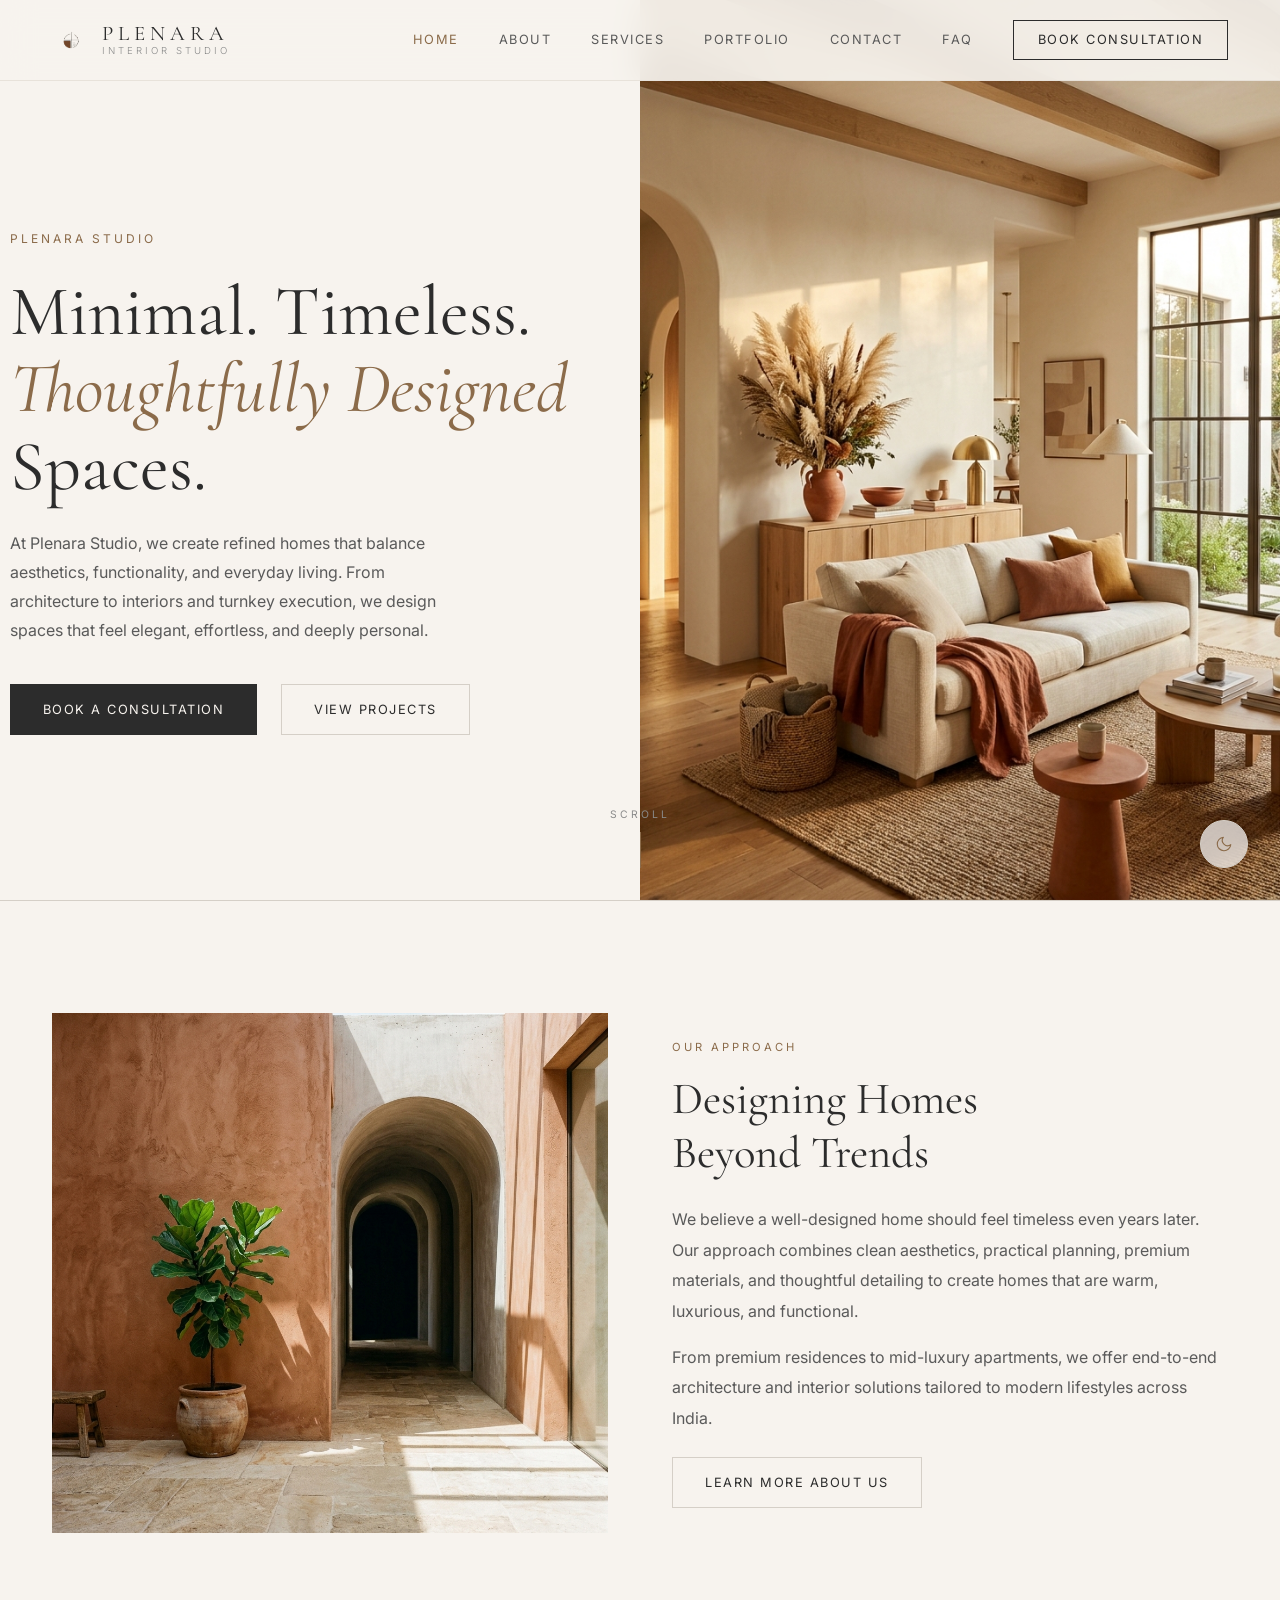
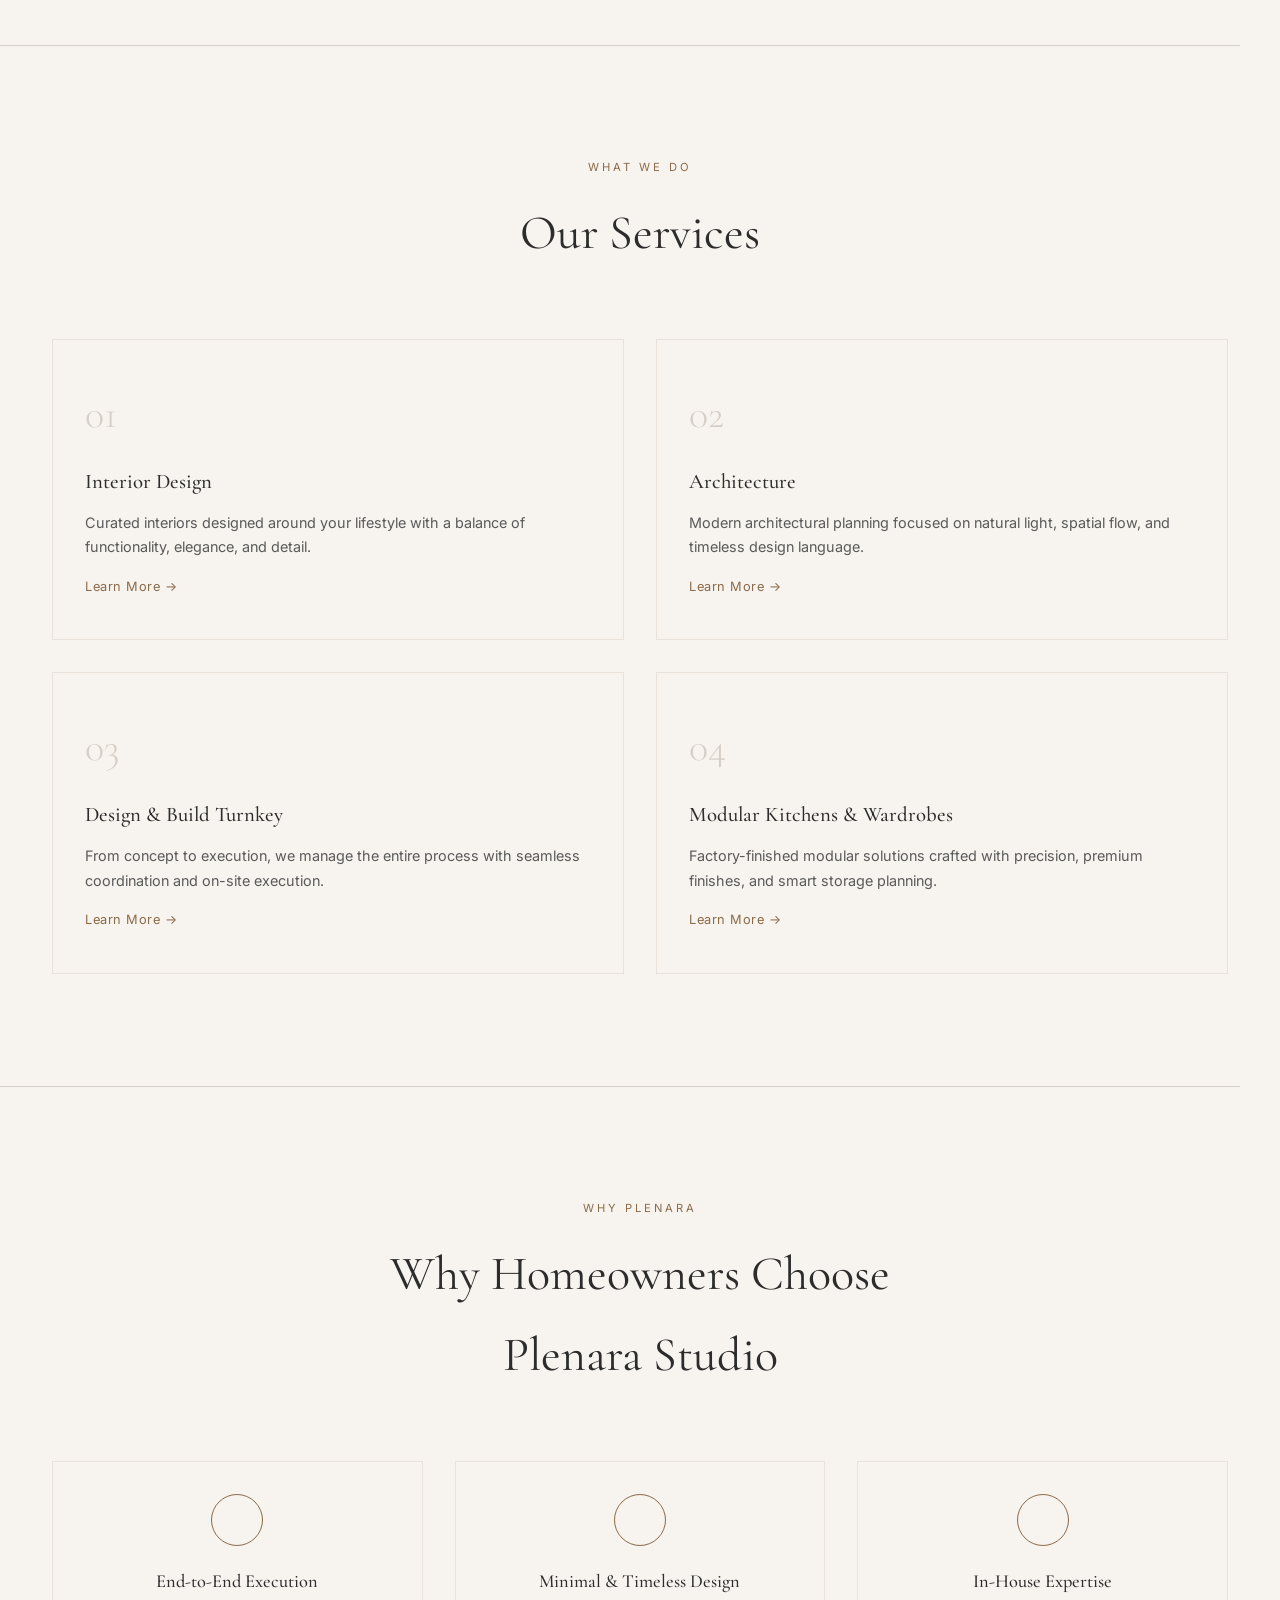
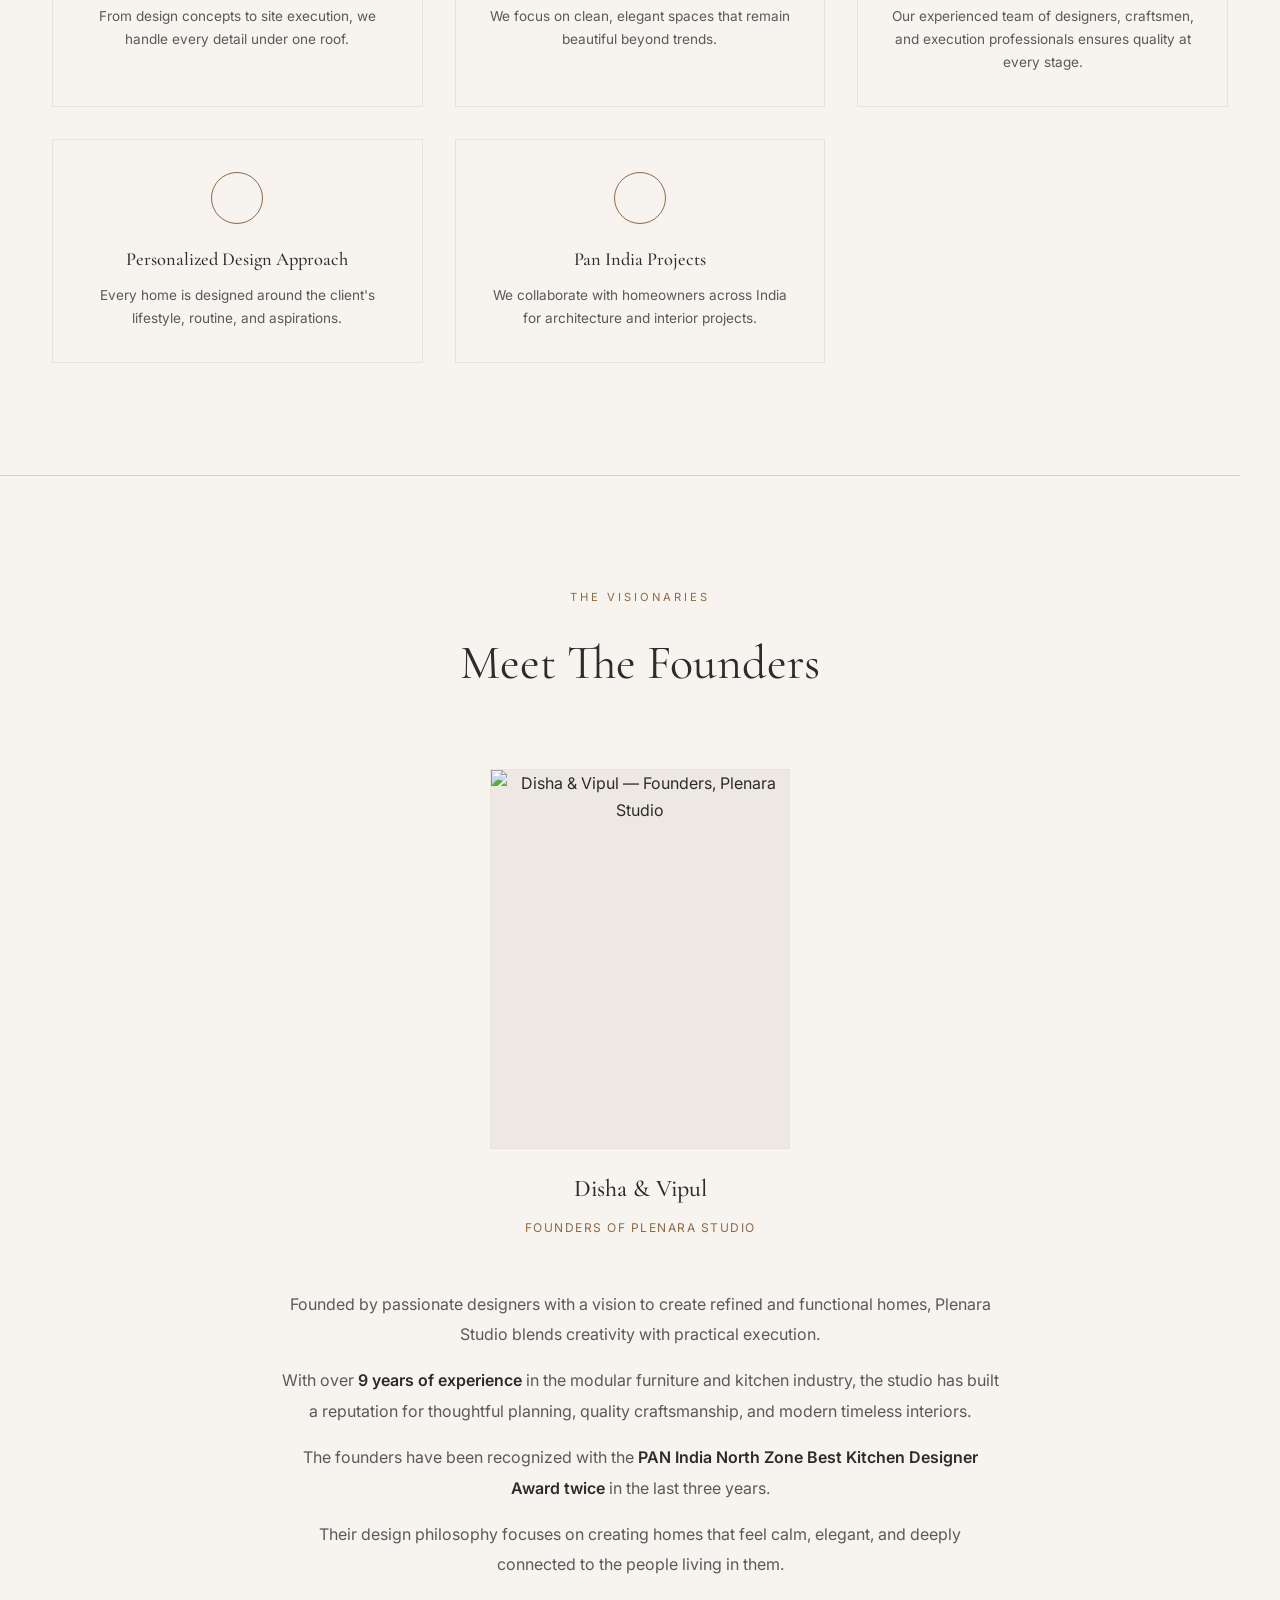
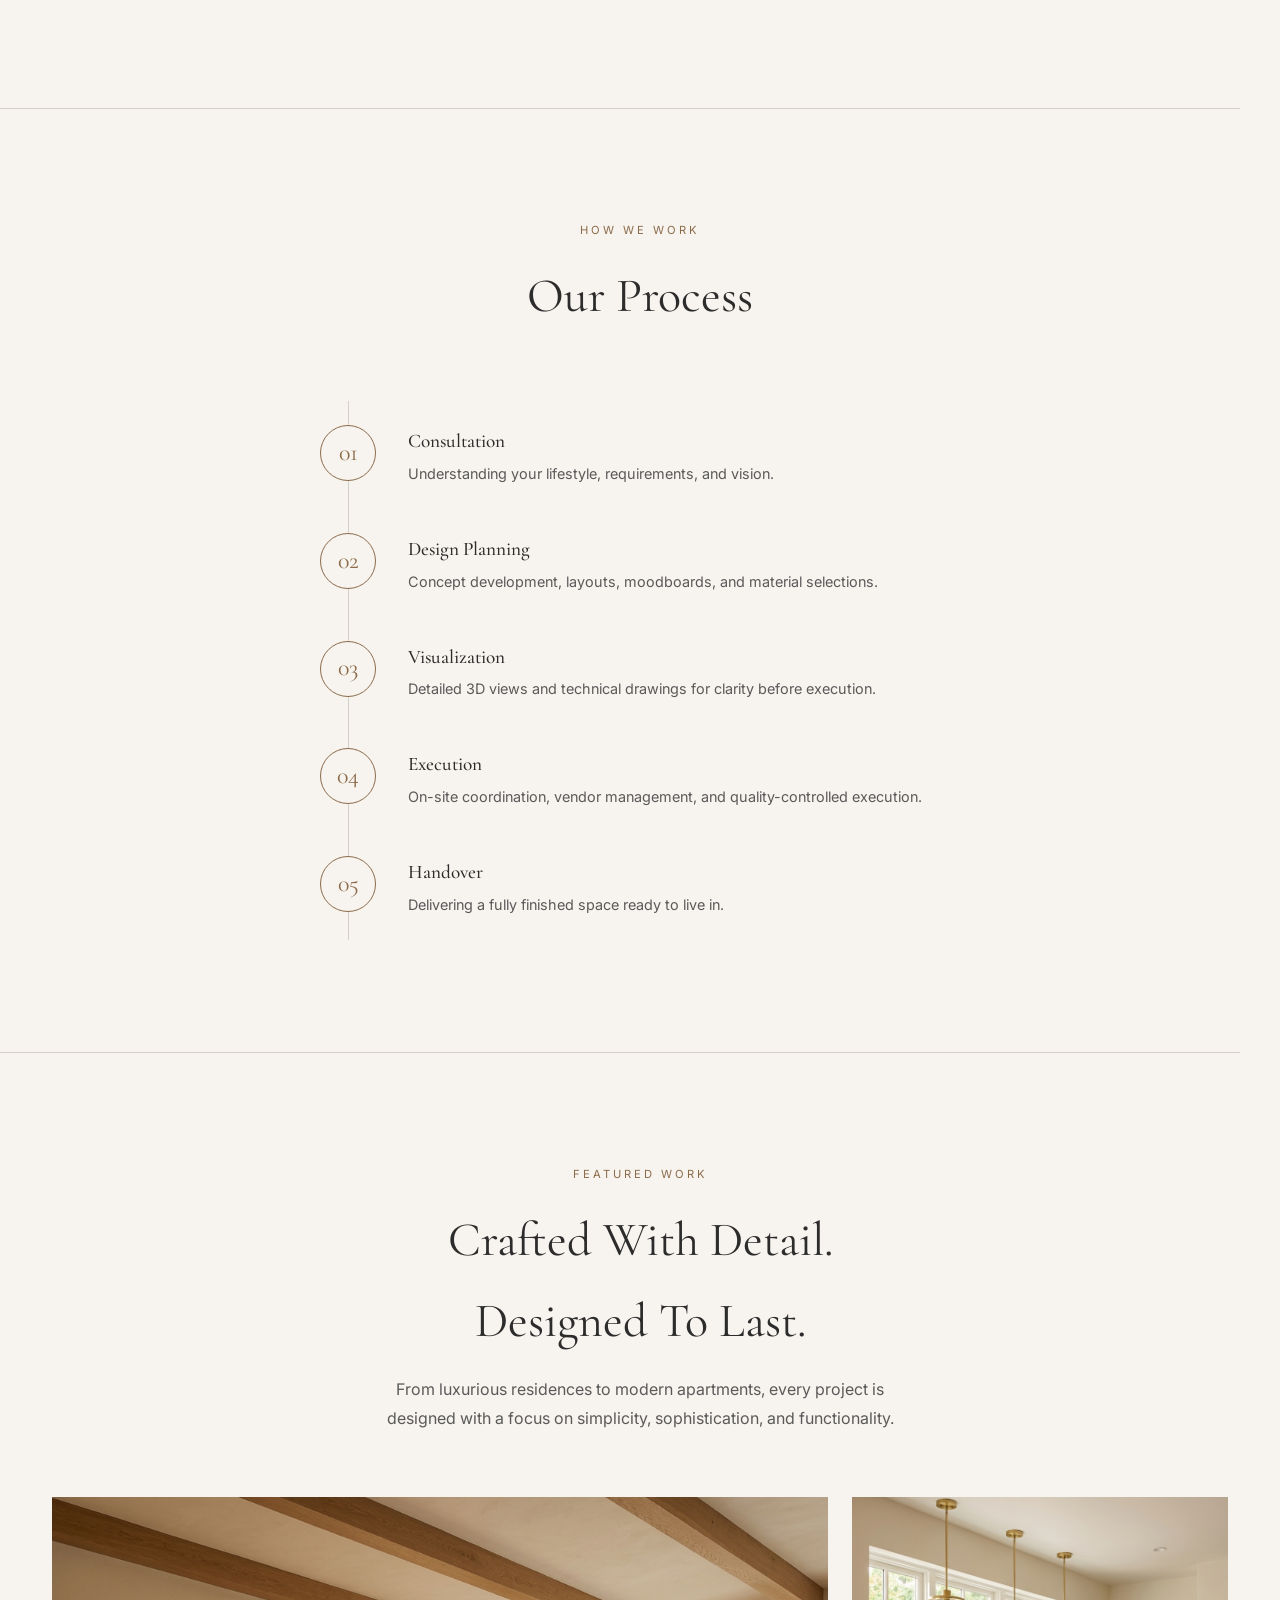
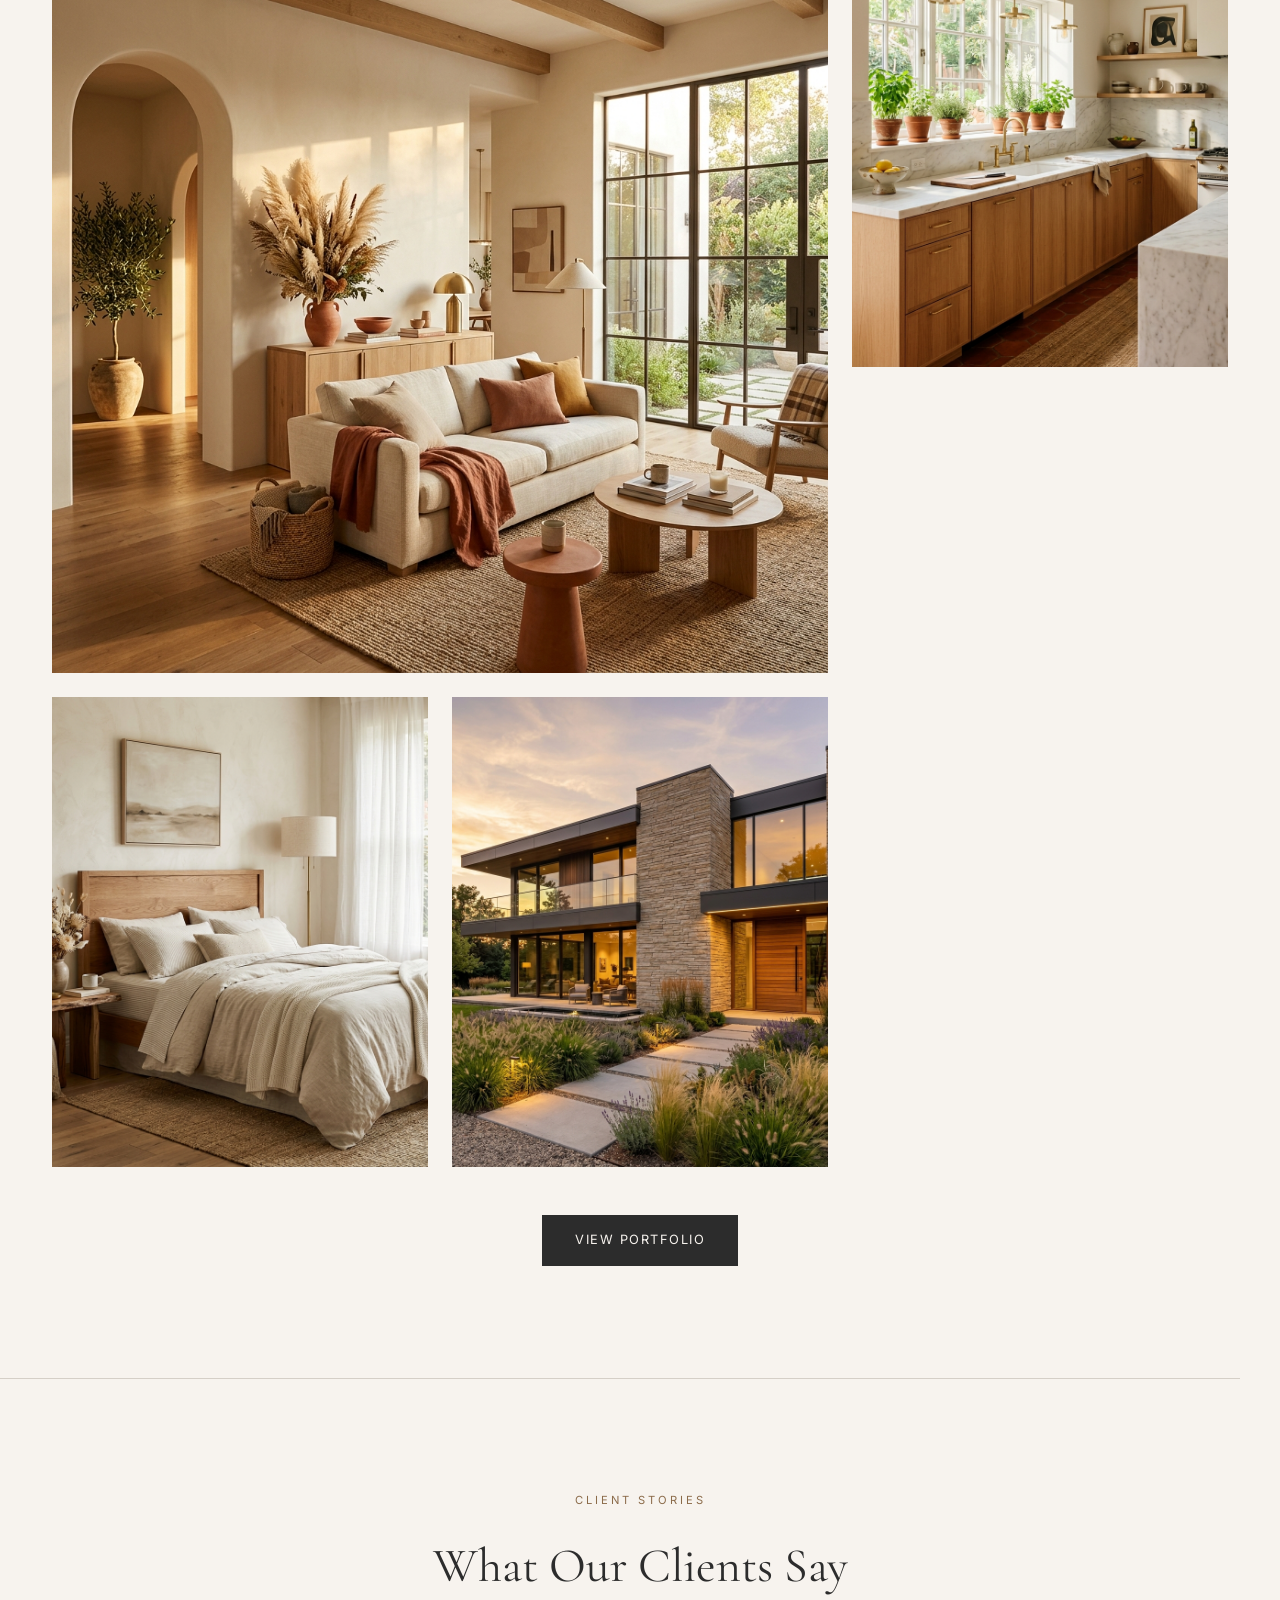
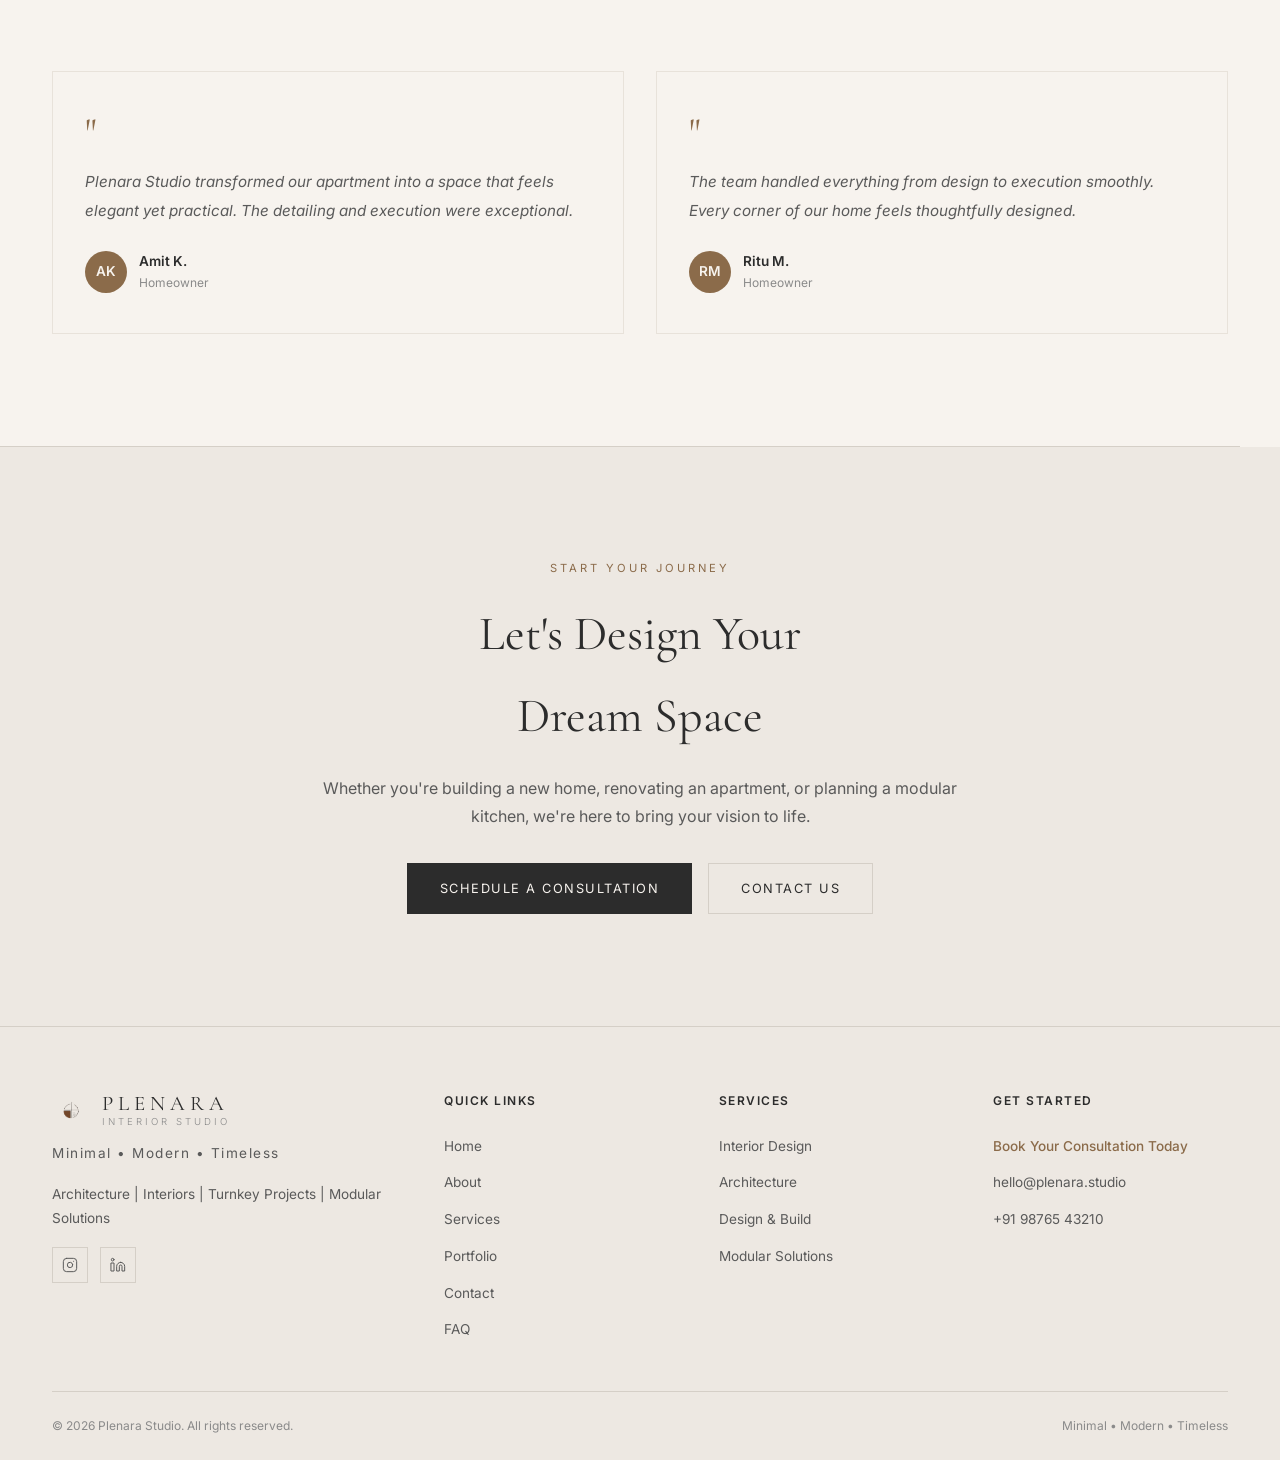
==== index.html @ 7473463d "Added files" ====
<!DOCTYPE html>
<html lang="en" data-theme="light">
<head>
  <meta charset="UTF-8">
  <meta name="viewport" content="width=device-width, initial-scale=1.0">
  <title>Plenara Studio — Minimal. Timeless. Thoughtfully Designed Spaces.</title>
  <meta name="description" content="Plenara Studio creates refined homes that balance aesthetics, functionality, and everyday living. Architecture, interiors, and turnkey execution across India.">
  <link rel="preconnect" href="https://fonts.googleapis.com">
  <link rel="preconnect" href="https://fonts.gstatic.com" crossorigin>
  <link href="https://fonts.googleapis.com/css2?family=Cormorant+Garamond:ital,wght@0,300;0,400;0,500;0,600;1,400&family=Inter:wght@300;400;500;600&display=swap" rel="stylesheet">
  <script src="https://unpkg.com/lucide@latest"></script>
  <link rel="stylesheet" href="style.css">
</head>
<body>
  <!-- PRELOADER -->
  <div id="preloader"><div class="preloader-logo"><img src="PNG/IMG_1049.PNG" alt="Plenara" class="preloader-icon"><span>PLENARA</span></div><div class="preloader-bar"><div class="preloader-bar-fill" id="preloader-fill"></div></div></div>

  <!-- THEME TOGGLE -->
  <button class="theme-toggle" id="theme-toggle" aria-label="Toggle theme">
    <svg class="icon-sun" xmlns="http://www.w3.org/2000/svg" width="20" height="20" viewBox="0 0 24 24" fill="none" stroke="currentColor" stroke-width="1.5" stroke-linecap="round" stroke-linejoin="round"><circle cx="12" cy="12" r="5"/><line x1="12" y1="1" x2="12" y2="3"/><line x1="12" y1="21" x2="12" y2="23"/><line x1="4.22" y1="4.22" x2="5.64" y2="5.64"/><line x1="18.36" y1="18.36" x2="19.78" y2="19.78"/><line x1="1" y1="12" x2="3" y2="12"/><line x1="21" y1="12" x2="23" y2="12"/><line x1="4.22" y1="19.78" x2="5.64" y2="18.36"/><line x1="18.36" y1="5.64" x2="19.78" y2="4.22"/></svg>
    <svg class="icon-moon" xmlns="http://www.w3.org/2000/svg" width="18" height="18" viewBox="0 0 24 24" fill="none" stroke="currentColor" stroke-width="1.5" stroke-linecap="round" stroke-linejoin="round"><path d="M21 12.79A9 9 0 1 1 11.21 3 7 7 0 0 0 21 12.79z"/></svg>
  </button>

  <!-- NAVBAR -->
  <nav class="navbar" id="navbar">
    <div class="container">
      <a href="index.html" class="nav-logo"><img src="PNG/IMG_1049.PNG" alt="Plenara" class="logo-icon"><div class="logo-words"><span class="logo-text">PLENARA</span><span class="logo-sub">Interior Studio</span></div></a>
      <div class="nav-links" id="nav-links">
        <a href="index.html" class="active">Home</a>
        <a href="about.html">About</a>
        <a href="services.html">Services</a>
        <a href="portfolio.html">Portfolio</a>
        <a href="contact.html">Contact</a>
        <a href="faq.html">FAQ</a>
        <a href="contact.html" class="nav-cta">Book Consultation</a>
      </div>
      <div class="hamburger" id="hamburger"><span></span><span></span><span></span></div>
    </div>
  </nav>

  <!-- HERO -->
  <section class="hero" id="hero">
    <div class="container hero-text">
      <div class="hero-eyebrow reveal">Plenara Studio</div>
      <h1 class="reveal">Minimal. Timeless.<br><em>Thoughtfully Designed</em><br>Spaces.</h1>
      <p class="hero-desc reveal">At Plenara Studio, we create refined homes that balance aesthetics, functionality, and everyday living. From architecture to interiors and turnkey execution, we design spaces that feel elegant, effortless, and deeply personal.</p>
      <div class="hero-actions reveal">
        <a href="contact.html" class="btn-solid">Book a Consultation</a>
        <a href="portfolio.html" class="btn-ghost">View Projects</a>
      </div>
    </div>
    <div class="hero-image">
      <img src="images/hero.png" alt="Minimal timeless interior by Plenara Studio">
    </div>
    <div class="hero-scroll"><span>Scroll</span><div class="line"></div></div>
  </section>

  <div class="divider"></div>

  <!-- INTRODUCTION -->
  <section class="section-pad" id="intro">
    <div class="container">
      <div class="about-grid">
        <div class="about-img reveal-l">
          <img src="images/about.png" alt="Plenara Studio interior design">
        </div>
        <div class="reveal-r">
          <div class="about-eyebrow">Our Approach</div>
          <h2 class="about-title">Designing Homes<br>Beyond Trends</h2>
          <p class="about-desc">We believe a well-designed home should feel timeless even years later. Our approach combines clean aesthetics, practical planning, premium materials, and thoughtful detailing to create homes that are warm, luxurious, and functional.</p>
          <p class="about-desc">From premium residences to mid-luxury apartments, we offer end-to-end architecture and interior solutions tailored to modern lifestyles across India.</p>
          <a href="about.html" class="btn-ghost" style="margin-top:.5rem">Learn More About Us</a>
        </div>
      </div>
    </div>
  </section>

  <div class="divider container"></div>

  <!-- SERVICES -->
  <section class="section-pad" id="services">
    <div class="container">
      <div class="services-header reveal">
        <div class="eyebrow">What We Do</div>
        <h2>Our Services</h2>
      </div>
      <div class="services-grid">
        <div class="svc-card reveal" style="transition-delay:.05s"><div class="svc-num">01</div><h3>Interior Design</h3><p>Curated interiors designed around your lifestyle with a balance of functionality, elegance, and detail.</p><a href="services.html" class="svc-link">Learn More →</a></div>
        <div class="svc-card reveal" style="transition-delay:.1s"><div class="svc-num">02</div><h3>Architecture</h3><p>Modern architectural planning focused on natural light, spatial flow, and timeless design language.</p><a href="services.html" class="svc-link">Learn More →</a></div>
        <div class="svc-card reveal" style="transition-delay:.15s"><div class="svc-num">03</div><h3>Design & Build Turnkey</h3><p>From concept to execution, we manage the entire process with seamless coordination and on-site execution.</p><a href="services.html" class="svc-link">Learn More →</a></div>
        <div class="svc-card reveal" style="transition-delay:.2s"><div class="svc-num">04</div><h3>Modular Kitchens & Wardrobes</h3><p>Factory-finished modular solutions crafted with precision, premium finishes, and smart storage planning.</p><a href="services.html" class="svc-link">Learn More →</a></div>
      </div>
    </div>
  </section>

  <div class="divider container"></div>

  <!-- WHY CHOOSE US -->
  <section class="section-pad" id="why-us">
    <div class="container">
      <div class="services-header reveal">
        <div class="eyebrow">Why Plenara</div>
        <h2>Why Homeowners Choose<br>Plenara Studio</h2>
      </div>
      <div class="why-grid">
        <div class="why-card reveal" style="transition-delay:.05s">
          <div class="why-icon"><i data-lucide="layers" style="width:24px;height:24px"></i></div>
          <h3>End-to-End Execution</h3>
          <p>From design concepts to site execution, we handle every detail under one roof.</p>
        </div>
        <div class="why-card reveal" style="transition-delay:.1s">
          <div class="why-icon"><i data-lucide="gem" style="width:24px;height:24px"></i></div>
          <h3>Minimal & Timeless Design</h3>
          <p>We focus on clean, elegant spaces that remain beautiful beyond trends.</p>
        </div>
        <div class="why-card reveal" style="transition-delay:.15s">
          <div class="why-icon"><i data-lucide="users" style="width:24px;height:24px"></i></div>
          <h3>In-House Expertise</h3>
          <p>Our experienced team of designers, craftsmen, and execution professionals ensures quality at every stage.</p>
        </div>
        <div class="why-card reveal" style="transition-delay:.2s">
          <div class="why-icon"><i data-lucide="heart" style="width:24px;height:24px"></i></div>
          <h3>Personalized Design Approach</h3>
          <p>Every home is designed around the client's lifestyle, routine, and aspirations.</p>
        </div>
        <div class="why-card reveal" style="transition-delay:.25s">
          <div class="why-icon"><i data-lucide="map-pin" style="width:24px;height:24px"></i></div>
          <h3>Pan India Projects</h3>
          <p>We collaborate with homeowners across India for architecture and interior projects.</p>
        </div>
      </div>
    </div>
  </section>

  <div class="divider container"></div>

  <!-- FOUNDERS -->
  <section class="section-pad" id="founders">
    <div class="container">
      <div class="services-header reveal">
        <div class="eyebrow">The Visionaries</div>
        <h2>Meet The Founders</h2>
      </div>
      <div class="founders-grid single-founder">
        <div class="founder-card reveal">
          <div class="founder-photo single">
            <img src="images/founders.png" alt="Disha & Vipul — Founders, Plenara Studio">
            <div class="founder-placeholder"><i data-lucide="users" style="width:48px;height:48px"></i></div>
          </div>
          <div class="founder-info">
            <h3>Disha & Vipul</h3>
            <span class="founder-role">Founders of Plenara Studio</span>
          </div>
        </div>
      </div>
      <div class="founder-bio reveal">
        <p>Founded by passionate designers with a vision to create refined and functional homes, Plenara Studio blends creativity with practical execution.</p>
        <p>With over <strong>9 years of experience</strong> in the modular furniture and kitchen industry, the studio has built a reputation for thoughtful planning, quality craftsmanship, and modern timeless interiors.</p>
        <p>The founders have been recognized with the <strong>PAN India North Zone Best Kitchen Designer Award twice</strong> in the last three years.</p>
        <p>Their design philosophy focuses on creating homes that feel calm, elegant, and deeply connected to the people living in them.</p>
      </div>
    </div>
  </section>

  <div class="divider container"></div>

  <!-- PROCESS -->
  <section class="section-pad" id="process">
    <div class="container">
      <div class="process-header reveal">
        <div class="eyebrow">How We Work</div>
        <h2>Our Process</h2>
      </div>
      <div class="process-steps-v">
        <div class="pv-step reveal" style="transition-delay:.05s"><div class="pv-num">01</div><div><h3>Consultation</h3><p>Understanding your lifestyle, requirements, and vision.</p></div></div>
        <div class="pv-step reveal" style="transition-delay:.1s"><div class="pv-num">02</div><div><h3>Design Planning</h3><p>Concept development, layouts, moodboards, and material selections.</p></div></div>
        <div class="pv-step reveal" style="transition-delay:.15s"><div class="pv-num">03</div><div><h3>Visualization</h3><p>Detailed 3D views and technical drawings for clarity before execution.</p></div></div>
        <div class="pv-step reveal" style="transition-delay:.2s"><div class="pv-num">04</div><div><h3>Execution</h3><p>On-site coordination, vendor management, and quality-controlled execution.</p></div></div>
        <div class="pv-step reveal" style="transition-delay:.25s"><div class="pv-num">05</div><div><h3>Handover</h3><p>Delivering a fully finished space ready to live in.</p></div></div>
      </div>
    </div>
  </section>

  <div class="divider container"></div>

  <!-- FEATURED PROJECTS -->
  <section class="section-pad" id="projects">
    <div class="container">
      <div class="services-header reveal">
        <div class="eyebrow">Featured Work</div>
        <h2>Crafted With Detail.<br>Designed To Last.</h2>
        <p>From luxurious residences to modern apartments, every project is designed with a focus on simplicity, sophistication, and functionality.</p>
      </div>
      <div class="proj-grid">
        <div class="proj-card wide reveal"><img src="images/hero.png" alt="Residential Interior"><div class="proj-overlay"><span class="cat">Residential Interior</span><h3>The Serene House</h3></div></div>
        <div class="proj-card reveal"><img src="images/kitchen.png" alt="Modular Kitchen"><div class="proj-overlay"><span class="cat">Modular Kitchen</span><h3>Oak & Marble Kitchen</h3></div></div>
        <div class="proj-card reveal"><img src="images/bedroom.png" alt="Apartment Interior"><div class="proj-overlay"><span class="cat">Apartment Interior</span><h3>Linen & Light Suite</h3></div></div>
        <div class="proj-card reveal"><img src="images/exterior.png" alt="Architecture"><div class="proj-overlay"><span class="cat">Architecture</span><h3>Stone Ridge Villa</h3></div></div>
      </div>
      <div class="text-center reveal" style="margin-top:3rem">
        <a href="portfolio.html" class="btn-solid">View Portfolio</a>
      </div>
    </div>
  </section>

  <div class="divider container"></div>

  <!-- TESTIMONIALS -->
  <section class="section-pad">
    <div class="container">
      <div class="test-header reveal">
        <div class="eyebrow">Client Stories</div>
        <h2>What Our Clients Say</h2>
      </div>
      <div class="test-grid test-grid-2">
        <div class="test-card reveal" style="transition-delay:.05s">
          <div class="test-quote">"</div>
          <p class="test-text">Plenara Studio transformed our apartment into a space that feels elegant yet practical. The detailing and execution were exceptional.</p>
          <div class="test-author"><div class="test-avatar">AK</div><div><div class="test-name">Amit K.</div><div class="test-role">Homeowner</div></div></div>
        </div>
        <div class="test-card reveal" style="transition-delay:.1s">
          <div class="test-quote">"</div>
          <p class="test-text">The team handled everything from design to execution smoothly. Every corner of our home feels thoughtfully designed.</p>
          <div class="test-author"><div class="test-avatar">RM</div><div><div class="test-name">Ritu M.</div><div class="test-role">Homeowner</div></div></div>
        </div>
      </div>
    </div>
  </section>

  <div class="divider container"></div>

  <!-- FINAL CTA -->
  <section class="final-cta section-pad">
    <div class="container">
      <div class="cta-block reveal">
        <div class="eyebrow">Start Your Journey</div>
        <h2>Let's Design Your<br>Dream Space</h2>
        <p>Whether you're building a new home, renovating an apartment, or planning a modular kitchen, we're here to bring your vision to life.</p>
        <div class="cta-actions">
          <a href="contact.html" class="btn-solid">Schedule a Consultation</a>
          <a href="contact.html" class="btn-ghost">Contact Us</a>
        </div>
      </div>
    </div>
  </section>

  <!-- FOOTER -->
  <footer class="footer">
    <div class="container">
      <div class="footer-grid">
        <div class="footer-brand">
          <a href="index.html" class="nav-logo"><img src="PNG/IMG_1049.PNG" alt="Plenara" class="logo-icon"><div class="logo-words"><span class="logo-text">PLENARA</span><span class="logo-sub">Interior Studio</span></div></a>
          <p class="footer-tagline">Minimal • Modern • Timeless</p>
          <p>Architecture | Interiors | Turnkey Projects | Modular Solutions</p>
          <div class="footer-social">
            <a href="https://instagram.com/" target="_blank" aria-label="Instagram"><svg xmlns="http://www.w3.org/2000/svg" width="16" height="16" viewBox="0 0 24 24" fill="none" stroke="currentColor" stroke-width="1.5" stroke-linecap="round" stroke-linejoin="round"><rect x="2" y="2" width="20" height="20" rx="5" ry="5"></rect><path d="M16 11.37A4 4 0 1 1 12.63 8 4 4 0 0 1 16 11.37z"></path><line x1="17.5" y1="6.5" x2="17.51" y2="6.5"></line></svg></a>
            <a href="https://linkedin.com/" target="_blank" aria-label="LinkedIn"><svg xmlns="http://www.w3.org/2000/svg" width="16" height="16" viewBox="0 0 24 24" fill="none" stroke="currentColor" stroke-width="1.5" stroke-linecap="round" stroke-linejoin="round"><path d="M16 8a6 6 0 0 1 6 6v7h-4v-7a2 2 0 0 0-2-2 2 2 0 0 0-2 2v7h-4v-7a6 6 0 0 1 6-6z"></path><rect x="2" y="9" width="4" height="12"></rect><circle cx="4" cy="4" r="2"></circle></svg></a>
          </div>
        </div>
        <div class="footer-links"><h4>Quick Links</h4><ul><li><a href="index.html">Home</a></li><li><a href="about.html">About</a></li><li><a href="services.html">Services</a></li><li><a href="portfolio.html">Portfolio</a></li><li><a href="contact.html">Contact</a></li><li><a href="faq.html">FAQ</a></li></ul></div>
        <div class="footer-links"><h4>Services</h4><ul><li><a href="services.html">Interior Design</a></li><li><a href="services.html">Architecture</a></li><li><a href="services.html">Design & Build</a></li><li><a href="services.html">Modular Solutions</a></li></ul></div>
        <div class="footer-links"><h4>Get Started</h4><ul><li><a href="contact.html" class="footer-cta-link">Book Your Consultation Today</a></li><li><a href="mailto:hello@plenara.studio">hello@plenara.studio</a></li><li><a href="tel:+919876543210">+91 98765 43210</a></li></ul></div>
      </div>
      <div class="footer-bottom"><span>&copy; 2026 Plenara Studio. All rights reserved.</span><span>Minimal • Modern • Timeless</span></div>
    </div>
  </footer>
  <script src="script.js"></script>
</body>
</html>
---- style.css ----
/* ===== DESIGN TOKENS ===== */
:root,[data-theme="light"]{
  --bg-1:#F7F3EE;--bg-2:#EDE8E2;--bg-3:#E3DDD6;--bg-card:rgba(255,255,255,0.7);
  --border:#D5CFC7;--border-light:#E8E2DA;
  --accent:#8B6B4A;--accent-hover:#7A5C3D;--accent-light:#A3855E;
  --text-1:#2C2C2C;--text-2:#5A5A5A;--text-3:#8A8A8A;
  --hero-dim:0.3;--nav-bg:rgba(247,243,238,0.92);
}
[data-theme="dark"]{
  --bg-1:#1A1A1A;--bg-2:#222222;--bg-3:#2C2C2C;--bg-card:rgba(40,40,40,0.8);
  --border:#3A3A3A;--border-light:#333;
  --accent:#C4A47A;--accent-hover:#D4B48A;--accent-light:#8B6B4A;
  --text-1:#F0EBE3;--text-2:#B0A99F;--text-3:#706B63;
  --hero-dim:0.45;--nav-bg:rgba(26,26,26,0.92);
}
:root{--font-h:'Cormorant Garamond',serif;--font-b:'Inter',sans-serif;--ease:cubic-bezier(.16,1,.3,1);--tr-f:200ms var(--ease);--tr-b:400ms var(--ease)}
*,*::before,*::after{margin:0;padding:0;box-sizing:border-box}
html{scroll-behavior:smooth;font-size:16px}
body{font-family:var(--font-b);background:var(--bg-1);color:var(--text-1);line-height:1.7;overflow-x:hidden;transition:background .5s,color .5s}
img{max-width:100%;display:block}a{text-decoration:none;color:inherit}ul{list-style:none}
.container{max-width:1240px;margin:0 auto;padding:0 2rem}
.section-pad{padding:7rem 0}
.divider{width:100%;height:1px;background:var(--border);margin:0}
.text-center{text-align:center}

/* ===== THEME TOGGLE ===== */
.theme-toggle{position:fixed;bottom:2rem;right:2rem;z-index:2000;width:48px;height:48px;border-radius:50%;border:1px solid var(--border);background:var(--bg-card);backdrop-filter:blur(12px);cursor:pointer;display:flex;align-items:center;justify-content:center;box-shadow:0 2px 12px rgba(0,0,0,.08);transition:all var(--tr-f)}
.theme-toggle:hover{transform:scale(1.1);border-color:var(--accent)}
.theme-toggle svg{color:var(--accent);transition:all .3s}
[data-theme="dark"] .theme-toggle .icon-sun{opacity:1;transform:rotate(0) scale(1)}
[data-theme="dark"] .theme-toggle .icon-moon{opacity:0;transform:rotate(-90deg) scale(.5);position:absolute}
[data-theme="light"] .theme-toggle .icon-sun{opacity:0;transform:rotate(90deg) scale(.5);position:absolute}
[data-theme="light"] .theme-toggle .icon-moon{opacity:1;transform:rotate(0) scale(1)}

/* ===== PRELOADER ===== */
#preloader{position:fixed;inset:0;z-index:10000;background:var(--bg-1);display:flex;flex-direction:column;align-items:center;justify-content:center;transition:opacity .6s,visibility .6s}
#preloader.loaded{opacity:0;visibility:hidden;pointer-events:none}
.preloader-icon{width:56px;height:56px;object-fit:contain;margin-bottom:.75rem}
.preloader-logo{display:flex;flex-direction:column;align-items:center}
.preloader-logo span{font-family:var(--font-h);font-size:2rem;color:var(--text-1);letter-spacing:8px;font-weight:300}
.preloader-bar{width:160px;height:1px;background:var(--border);margin-top:1.5rem;overflow:hidden}
.preloader-bar-fill{height:100%;background:var(--accent);width:0%;transition:width .4s}

/* ===== NAVBAR ===== */
.navbar{position:fixed;top:0;left:0;width:100%;z-index:1000;padding:1.25rem 0;background:var(--nav-bg);backdrop-filter:blur(16px);border-bottom:1px solid var(--border-light);transition:all var(--tr-b)}
.navbar.scrolled{padding:1rem 0;box-shadow:0 4px 30px rgba(0,0,0,0.08)}
.navbar .container{display:flex;align-items:center;justify-content:space-between}
.nav-logo{font-family:var(--font-h);font-size:1.6rem;font-weight:400;letter-spacing:4px;color:var(--text-1);display:flex;align-items:center;gap:.75rem}
.logo-icon{width:38px;height:38px;object-fit:contain}
.logo-words{display:flex;flex-direction:column;line-height:1}
.logo-text{font-family:var(--font-h);font-size:1.3rem;font-weight:400;letter-spacing:5px}
.logo-sub{font-size:.6rem;letter-spacing:3px;text-transform:uppercase;color:var(--text-3);font-family:var(--font-b);font-weight:300;margin-top:2px}
.nav-links{display:flex;align-items:center;gap:2.5rem}
.nav-links a{font-size:.8rem;letter-spacing:1.5px;text-transform:uppercase;color:var(--text-2);transition:color var(--tr-f)}
.nav-links a:hover,.nav-links a.active{color:var(--accent)}
.nav-cta{padding:.5rem 1.5rem !important;border:1px solid var(--text-1) !important;color:var(--text-1) !important;transition:all var(--tr-f) !important}
.nav-cta:hover{background:var(--text-1) !important;color:var(--bg-1) !important}
.hamburger{display:none;flex-direction:column;gap:5px;cursor:pointer;z-index:1001}
.hamburger span{width:24px;height:1.5px;background:var(--text-1);transition:all var(--tr-f)}
.hamburger.active span:nth-child(1){transform:rotate(45deg) translate(5px,5px)}
.hamburger.active span:nth-child(2){opacity:0}
.hamburger.active span:nth-child(3){transform:rotate(-45deg) translate(5px,-5px)}

/* ===== BUTTONS ===== */
.btn-solid{display:inline-flex;align-items:center;gap:.5rem;padding:.85rem 2rem;background:var(--text-1);color:var(--bg-1);font-size:.8rem;letter-spacing:1.5px;text-transform:uppercase;border:1px solid var(--text-1);cursor:pointer;transition:all var(--tr-f);font-family:var(--font-b)}
.btn-solid:hover{background:transparent;color:var(--text-1)}
.btn-ghost{display:inline-flex;align-items:center;gap:.5rem;padding:.85rem 2rem;background:transparent;color:var(--text-1);font-size:.8rem;letter-spacing:1.5px;text-transform:uppercase;border:1px solid var(--border);cursor:pointer;transition:all var(--tr-f);font-family:var(--font-b)}
.btn-ghost:hover{border-color:var(--text-1);background:var(--text-1);color:var(--bg-1)}

/* ===== HERO ===== */
.hero{position:relative;min-height:100vh;display:grid;grid-template-columns:1fr 1fr;overflow:hidden}
.hero-text{display:flex;flex-direction:column;justify-content:center;padding:8rem 4rem 4rem 0;position:relative;z-index:2}
.hero-eyebrow{font-size:.75rem;letter-spacing:3px;text-transform:uppercase;color:var(--accent);margin-bottom:1.5rem}
.hero h1{font-family:var(--font-h);font-size:clamp(2.5rem,5.5vw,4.5rem);font-weight:400;line-height:1.1;margin-bottom:1.5rem}
.hero h1 em{font-style:italic;color:var(--accent)}
.hero-desc{font-size:1rem;color:var(--text-2);max-width:440px;margin-bottom:2.5rem;line-height:1.8}
.hero-actions{display:flex;gap:1.5rem;align-items:center}
.hero-image{position:relative;overflow:hidden}
.hero-image img{width:100%;height:100%;object-fit:cover;min-height:100vh}
.hero-scroll{position:absolute;bottom:2rem;left:50%;transform:translateX(-50%);z-index:3;display:flex;flex-direction:column;align-items:center;gap:.5rem;color:var(--text-3);font-size:.65rem;letter-spacing:3px;text-transform:uppercase}
.hero-scroll .line{width:1px;height:36px;background:var(--accent);animation:float 2s ease-in-out infinite}
@keyframes float{0%,100%{transform:translateY(0)}50%{transform:translateY(-8px)}}

/* ===== PAGE HERO (inner pages) ===== */
.page-hero{padding-top:10rem;text-align:center}
.page-hero .eyebrow{font-size:.7rem;letter-spacing:3px;text-transform:uppercase;color:var(--accent);margin-bottom:1rem}
.page-hero h1{font-family:var(--font-h);font-size:clamp(2.2rem,4.5vw,3.5rem);font-weight:400;margin-bottom:1.5rem}
.page-hero p{color:var(--text-2);max-width:640px;margin:0 auto;line-height:1.9}

/* ===== ABOUT / INTRO ===== */
.about-grid{display:grid;grid-template-columns:1fr 1fr;gap:4rem;align-items:center}
.about-img{position:relative;overflow:hidden}
.about-img img{width:100%;height:520px;object-fit:cover;transition:transform .6s var(--ease)}
.about-img:hover img{transform:scale(1.03)}
.about-eyebrow{font-size:.7rem;letter-spacing:3px;text-transform:uppercase;color:var(--accent);margin-bottom:1rem}
.about-title{font-family:var(--font-h);font-size:clamp(1.8rem,3.5vw,2.8rem);font-weight:400;line-height:1.2;margin-bottom:1.5rem}
.about-desc{color:var(--text-2);line-height:1.9;margin-bottom:1rem}
.about-stats{display:flex;gap:3rem;padding-top:2rem;border-top:1px solid var(--border)}
.about-stat .num{font-family:var(--font-h);font-size:2.5rem;font-weight:400;line-height:1}
.about-stat .lbl{font-size:.75rem;letter-spacing:1.5px;text-transform:uppercase;color:var(--text-3);margin-top:.25rem}

/* ===== SECTION HEADERS ===== */
.services-header{text-align:center;margin-bottom:4rem}
.services-header .eyebrow,.eyebrow{font-size:.7rem;letter-spacing:3px;text-transform:uppercase;color:var(--accent);margin-bottom:1rem}
.services-header h2{font-family:var(--font-h);font-size:clamp(2rem,4vw,3rem);font-weight:400}
.services-header p{color:var(--text-2);max-width:560px;margin:.75rem auto 0;line-height:1.8}

/* ===== SERVICES GRID ===== */
.services-grid{display:grid;grid-template-columns:repeat(2,1fr);gap:2rem}
.svc-card{padding:2.5rem 2rem;border:1px solid var(--border-light);transition:all var(--tr-b);position:relative;overflow:hidden;background:transparent}
.svc-card:hover{border-color:var(--accent);transform:translateY(-4px);box-shadow:0 12px 40px rgba(0,0,0,.06)}
.svc-num{font-family:var(--font-h);font-size:2.5rem;color:var(--border);font-weight:300;margin-bottom:1rem;transition:color var(--tr-b)}
.svc-card:hover .svc-num{color:var(--accent)}
.svc-card h3{font-family:var(--font-h);font-size:1.3rem;font-weight:500;margin-bottom:.75rem}
.svc-card p{font-size:.9rem;color:var(--text-2);line-height:1.7}
.svc-link{font-size:.8rem;color:var(--accent);margin-top:1rem;display:inline-block;letter-spacing:.5px;transition:opacity var(--tr-f)}
.svc-link:hover{opacity:.7}

/* ===== WHY CHOOSE US ===== */
.why-grid{display:grid;grid-template-columns:repeat(3,1fr);gap:2rem}
.why-card{padding:2rem;border:1px solid var(--border-light);text-align:center;transition:all var(--tr-b)}
.why-card:hover{border-color:var(--accent);transform:translateY(-3px)}
.why-icon{width:52px;height:52px;border:1px solid var(--accent);border-radius:50%;display:flex;align-items:center;justify-content:center;margin:0 auto 1.25rem;color:var(--accent);transition:all var(--tr-b)}
.why-card:hover .why-icon{background:var(--accent);color:var(--bg-1)}
.why-card h3{font-family:var(--font-h);font-size:1.15rem;font-weight:500;margin-bottom:.5rem}
.why-card p{font-size:.85rem;color:var(--text-2);line-height:1.7}

/* ===== FOUNDERS ===== */
.founders-grid{display:grid;grid-template-columns:1fr 1fr;gap:3rem;margin-bottom:3rem;max-width:700px;margin-left:auto;margin-right:auto}
.founders-grid.single-founder{grid-template-columns:1fr;max-width:400px}
.founder-card{text-align:center}
.founder-photo{width:220px;height:280px;margin:0 auto 1.25rem;overflow:hidden;border:1px solid var(--border-light);position:relative;background:var(--bg-2)}
.founder-photo.single{width:300px;height:380px}
.founder-photo img{width:100%;height:100%;object-fit:cover}
.founder-photo img[src=""],.founder-photo img:not([src]),.founder-photo img[src$="founder-disha.png"],.founder-photo img[src$="founder-vipul.png"],.founder-photo img[src$="founders.png"]{opacity:0}
.founder-placeholder{position:absolute;inset:0;display:flex;align-items:center;justify-content:center;color:var(--text-3)}
.founder-photo img:not([src=""]){opacity:1}
.founder-photo:has(img[src]:not([src=""]):not([src$="founder-disha.png"]):not([src$="founder-vipul.png"]):not([src$="founders.png"])) .founder-placeholder{display:none}
.founder-info h3{font-family:var(--font-h);font-size:1.5rem;font-weight:500;margin-bottom:.25rem}
.founder-role{font-size:.75rem;letter-spacing:1.5px;text-transform:uppercase;color:var(--accent)}
.founder-bio{max-width:720px;margin:0 auto;text-align:center}
.founder-bio p{color:var(--text-2);line-height:1.9;margin-bottom:1rem}
.founder-bio strong{color:var(--text-1);font-weight:600}

/* ===== PROCESS (vertical) ===== */
.process-header{text-align:center;margin-bottom:4rem}
.process-header .eyebrow{font-size:.7rem;letter-spacing:3px;text-transform:uppercase;color:var(--accent);margin-bottom:1rem}
.process-header h2{font-family:var(--font-h);font-size:clamp(2rem,4vw,3rem);font-weight:400}
.process-steps-v{max-width:640px;margin:0 auto;display:flex;flex-direction:column;gap:0;position:relative}
.process-steps-v::before{content:'';position:absolute;left:28px;top:0;bottom:0;width:1px;background:var(--border)}
.pv-step{display:flex;gap:2rem;align-items:flex-start;padding:1.5rem 0;position:relative}
.pv-num{font-family:var(--font-h);font-size:1.5rem;font-weight:400;color:var(--accent);width:56px;height:56px;border:1px solid var(--accent);border-radius:50%;display:flex;align-items:center;justify-content:center;flex-shrink:0;background:var(--bg-1);z-index:1;transition:all var(--tr-b)}
.pv-step:hover .pv-num{background:var(--accent);color:var(--bg-1)}
.pv-step h3{font-family:var(--font-h);font-size:1.2rem;font-weight:500;margin-bottom:.25rem}
.pv-step p{font-size:.9rem;color:var(--text-2);line-height:1.6}

/* ===== PROJECTS ===== */
.proj-grid{display:grid;grid-template-columns:repeat(3,1fr);gap:1.5rem}
.proj-card{position:relative;overflow:hidden;cursor:pointer;aspect-ratio:4/5}
.proj-card.wide{grid-column:span 2;aspect-ratio:auto}
.proj-card img{width:100%;height:100%;object-fit:cover;transition:transform .8s var(--ease)}
.proj-card:hover img{transform:scale(1.06)}
.proj-overlay{position:absolute;inset:0;background:linear-gradient(0deg,rgba(0,0,0,.7) 0%,transparent 50%);display:flex;flex-direction:column;justify-content:flex-end;padding:1.5rem;opacity:0;transition:opacity var(--tr-b)}
.proj-card:hover .proj-overlay{opacity:1}
.proj-overlay .cat{font-size:.65rem;letter-spacing:2px;text-transform:uppercase;color:var(--accent-light);margin-bottom:.25rem}
.proj-overlay h3{font-family:var(--font-h);font-size:1.3rem;color:#fff;font-weight:400}
.proj-overlay .loc{font-size:.8rem;color:rgba(255,255,255,.7);margin-top:.25rem}
.proj-header{display:flex;align-items:flex-end;justify-content:space-between;margin-bottom:3rem}
.filters{display:flex;gap:.75rem;flex-wrap:wrap}
.filter-btn{padding:.45rem 1.2rem;background:transparent;border:1px solid var(--border);color:var(--text-2);font-size:.75rem;letter-spacing:1px;text-transform:uppercase;cursor:pointer;transition:all var(--tr-f);font-family:var(--font-b)}
.filter-btn:hover,.filter-btn.active{background:var(--text-1);border-color:var(--text-1);color:var(--bg-1)}

/* ===== LIGHTBOX ===== */
.lightbox{position:fixed;inset:0;z-index:5000;background:rgba(0,0,0,.92);display:flex;align-items:center;justify-content:center;opacity:0;visibility:hidden;transition:all var(--tr-b);backdrop-filter:blur(16px)}
.lightbox.active{opacity:1;visibility:visible}
.lightbox img{max-width:85vw;max-height:85vh;object-fit:contain}
.lb-close{position:absolute;top:1.5rem;right:1.5rem;width:44px;height:44px;border-radius:50%;border:1px solid rgba(255,255,255,.2);background:transparent;color:#fff;font-size:1.2rem;cursor:pointer;display:flex;align-items:center;justify-content:center;transition:all var(--tr-f)}
.lb-close:hover{background:#fff;color:#000}

/* ===== TESTIMONIALS ===== */
.test-header{text-align:center;margin-bottom:4rem}
.test-header .eyebrow{font-size:.7rem;letter-spacing:3px;text-transform:uppercase;color:var(--accent);margin-bottom:1rem}
.test-header h2{font-family:var(--font-h);font-size:clamp(2rem,4vw,3rem);font-weight:400}
.test-grid{display:grid;grid-template-columns:repeat(3,1fr);gap:2rem}
.test-grid-2{grid-template-columns:repeat(2,1fr)}
.test-card{padding:2.5rem 2rem;border:1px solid var(--border-light);transition:all var(--tr-b)}
.test-card:hover{border-color:var(--accent);transform:translateY(-3px)}
.test-quote{font-family:var(--font-h);font-size:2.5rem;color:var(--accent);line-height:1;margin-bottom:1rem}
.test-text{font-size:.95rem;color:var(--text-2);line-height:1.9;font-style:italic;margin-bottom:1.5rem}
.test-author{display:flex;align-items:center;gap:.75rem}
.test-avatar{width:42px;height:42px;border-radius:50%;background:var(--accent);display:flex;align-items:center;justify-content:center;color:var(--bg-1);font-weight:600;font-size:.85rem}
.test-name{font-weight:600;font-size:.85rem}
.test-role{font-size:.75rem;color:var(--text-3)}

/* ===== FINAL CTA ===== */
.final-cta{background:var(--bg-2);transition:background .5s}
.cta-block{text-align:center;max-width:640px;margin:0 auto}
.cta-block .eyebrow{font-size:.7rem;letter-spacing:3px;text-transform:uppercase;color:var(--accent);margin-bottom:1rem}
.cta-block h2{font-family:var(--font-h);font-size:clamp(2rem,4vw,3rem);font-weight:400;margin-bottom:1rem}
.cta-block p{color:var(--text-2);line-height:1.8;margin-bottom:2rem}
.cta-actions{display:flex;gap:1rem;justify-content:center;flex-wrap:wrap}

/* ===== SERVICE DETAIL (services page) ===== */
.svc-detail{padding:5rem 0}
.svc-detail:nth-child(even){background:var(--bg-2)}
.svc-detail-grid{display:grid;grid-template-columns:1fr 1fr;gap:4rem;align-items:center}
.svc-detail.reverse .svc-detail-grid{direction:rtl}
.svc-detail.reverse .svc-detail-grid>*{direction:ltr}
.svc-detail-num{font-family:var(--font-h);font-size:3rem;color:var(--accent);font-weight:300;margin-bottom:.5rem}
.svc-detail-content h2{font-family:var(--font-h);font-size:clamp(1.6rem,3vw,2.2rem);font-weight:400;margin-bottom:1rem}
.svc-detail-content p{color:var(--text-2);line-height:1.8;margin-bottom:1.5rem}
.svc-detail-content h4{font-size:.75rem;letter-spacing:2px;text-transform:uppercase;color:var(--accent);margin-bottom:.75rem}
.svc-list{display:grid;grid-template-columns:1fr 1fr;gap:.4rem .75rem}
.svc-list li{font-size:.9rem;color:var(--text-2);padding-left:1.2rem;position:relative}
.svc-list li::before{content:'—';position:absolute;left:0;color:var(--accent)}
.svc-detail-img{overflow:hidden}
.svc-detail-img img{width:100%;height:400px;object-fit:cover;transition:transform .6s var(--ease)}
.svc-detail-img:hover img{transform:scale(1.03)}

/* ===== FAQ ===== */
.faq-list{max-width:740px;margin:0 auto}
.faq-item{border-bottom:1px solid var(--border);overflow:hidden}
.faq-q{width:100%;text-align:left;background:none;border:none;padding:1.5rem 0;font-family:var(--font-h);font-size:1.15rem;font-weight:500;color:var(--text-1);cursor:pointer;display:flex;justify-content:space-between;align-items:center;transition:color var(--tr-f)}
.faq-q:hover{color:var(--accent)}
.faq-toggle{font-size:1.5rem;color:var(--accent);transition:transform var(--tr-f);font-weight:300}
.faq-item.open .faq-toggle{transform:rotate(45deg)}
.faq-a{max-height:0;overflow:hidden;transition:max-height .4s var(--ease),padding .4s var(--ease)}
.faq-item.open .faq-a{max-height:200px;padding-bottom:1.5rem}
.faq-a p{font-size:.9rem;color:var(--text-2);line-height:1.8}

/* ===== CONTACT ===== */
.contact-grid{display:grid;grid-template-columns:1fr 1.2fr;gap:4rem}
.contact-info{display:flex;flex-direction:column;gap:1.5rem}
.c-brand{margin-bottom:.5rem}
.c-brand h3{font-family:var(--font-h);font-size:1.5rem;font-weight:500}
.c-brand .c-tagline{font-size:.8rem;color:var(--accent);letter-spacing:1px;margin-top:.25rem}
.c-note{font-size:.85rem;color:var(--text-2);padding:1rem;border:1px solid var(--border-light);background:var(--bg-card)}
.c-actions{display:flex;flex-direction:column;gap:.75rem}
.c-form{padding:2.5rem;border:1px solid var(--border-light);background:var(--bg-card);transition:background .5s}
.form-row{display:grid;grid-template-columns:1fr 1fr;gap:1.25rem;margin-bottom:1.25rem}
.f-group{display:flex;flex-direction:column;gap:.4rem}
.f-group.full{grid-column:span 2}
.f-group label{font-size:.7rem;letter-spacing:1px;text-transform:uppercase;color:var(--text-3)}
.f-group input,.f-group textarea,.f-group select{padding:.75rem 1rem;background:transparent;border:1px solid var(--border);color:var(--text-1);font-family:var(--font-b);font-size:.9rem;transition:border-color var(--tr-f);outline:none}
.f-group input:focus,.f-group textarea:focus,.f-group select:focus{border-color:var(--accent)}
.f-group textarea{min-height:120px;resize:vertical}
.f-group select option{background:var(--bg-2);color:var(--text-1)}
.form-submit{width:100%;margin-top:.75rem}
.map-placeholder{margin-top:3rem;padding:4rem;border:1px solid var(--border-light);text-align:center;color:var(--text-3);font-size:.85rem;letter-spacing:1px}

/* ===== FOOTER ===== */
.footer{background:var(--bg-2);border-top:1px solid var(--border);padding:4rem 0 1.5rem;transition:background .5s}
.footer-grid{display:grid;grid-template-columns:1.5fr 1fr 1fr 1fr;gap:2.5rem;margin-bottom:3rem}
.footer-brand .nav-logo{margin-bottom:.75rem;display:flex}
.footer-tagline{font-size:.8rem;color:var(--accent);letter-spacing:1.5px;margin-bottom:.25rem}
.footer-brand p{font-size:.85rem;color:var(--text-2);line-height:1.8;margin-bottom:1rem}
.footer-social{display:flex;gap:.75rem}
.footer-social a{width:36px;height:36px;border:1px solid var(--border);display:flex;align-items:center;justify-content:center;color:var(--text-2);transition:all var(--tr-f)}
.footer-social a:hover{background:var(--accent);border-color:var(--accent);color:var(--bg-1)}
.footer-links h4{font-size:.75rem;font-weight:600;letter-spacing:1.5px;text-transform:uppercase;margin-bottom:1.25rem}
.footer-links ul{display:flex;flex-direction:column;gap:.6rem}
.footer-links a{font-size:.85rem;color:var(--text-2);transition:color var(--tr-f)}
.footer-links a:hover{color:var(--accent)}
.footer-cta-link{color:var(--accent) !important;font-weight:500}
.footer-bottom{padding-top:1.5rem;border-top:1px solid var(--border);display:flex;justify-content:space-between;font-size:.75rem;color:var(--text-3)}

/* ===== REVEALS ===== */
.reveal{opacity:0;transform:translateY(30px);transition:opacity .7s var(--ease),transform .7s var(--ease)}
.reveal.visible{opacity:1;transform:translateY(0)}
.reveal-l{opacity:0;transform:translateX(-30px);transition:opacity .7s var(--ease),transform .7s var(--ease)}
.reveal-l.visible{opacity:1;transform:translateX(0)}
.reveal-r{opacity:0;transform:translateX(30px);transition:opacity .7s var(--ease),transform .7s var(--ease)}
.reveal-r.visible{opacity:1;transform:translateX(0)}

/* ===== RESPONSIVE ===== */
@media(max-width:1024px){
  .hero{grid-template-columns:1fr}.hero-text{padding:8rem 0 3rem}.hero-image{height:50vh;min-height:auto}.hero-image img{min-height:auto}
  .services-grid{grid-template-columns:1fr 1fr}.proj-grid{grid-template-columns:repeat(2,1fr)}.proj-card.wide{grid-column:span 2}
  .test-grid,.test-grid-2{grid-template-columns:1fr 1fr}.why-grid{grid-template-columns:repeat(2,1fr)}
  .footer-grid{grid-template-columns:repeat(2,1fr)}.svc-detail-grid{grid-template-columns:1fr}
  .founders-grid{max-width:100%}
}
@media(max-width:768px){
  .nav-links{position:fixed;top:0;right:-100%;width:280px;height:100vh;background:var(--bg-1);flex-direction:column;justify-content:center;padding:2rem;transition:right var(--tr-b);border-left:1px solid var(--border);gap:1.5rem}
  .nav-links.active{right:0}.hamburger{display:flex}
  .hero{grid-template-columns:1fr}.hero-text{padding:7rem 0 2rem}
  .hero-image{height:45vh}.about-grid{grid-template-columns:1fr;gap:2rem}
  .services-grid,.proj-grid,.test-grid,.test-grid-2,.why-grid{grid-template-columns:1fr}
  .proj-card.wide{grid-column:span 1}
  .contact-grid{grid-template-columns:1fr}.form-row{grid-template-columns:1fr}.f-group.full{grid-column:span 1}
  .footer-grid{grid-template-columns:1fr}.footer-bottom{flex-direction:column;gap:.5rem;text-align:center}
  .proj-header{flex-direction:column;align-items:flex-start;gap:1rem}
  .hero-actions{flex-direction:column;align-items:flex-start}
  .cta-actions{flex-direction:column;align-items:center}
  .theme-toggle{bottom:1.5rem;right:1.5rem;width:42px;height:42px}
  .founders-grid{grid-template-columns:1fr;max-width:300px}
  .svc-detail-grid{grid-template-columns:1fr !important}
  .svc-detail.reverse .svc-detail-grid{direction:ltr}
  .svc-list{grid-template-columns:1fr}
  .page-hero{padding-top:8rem}
}
@media(max-width:480px){.about-img img{height:300px}.founder-photo{width:180px;height:230px}}
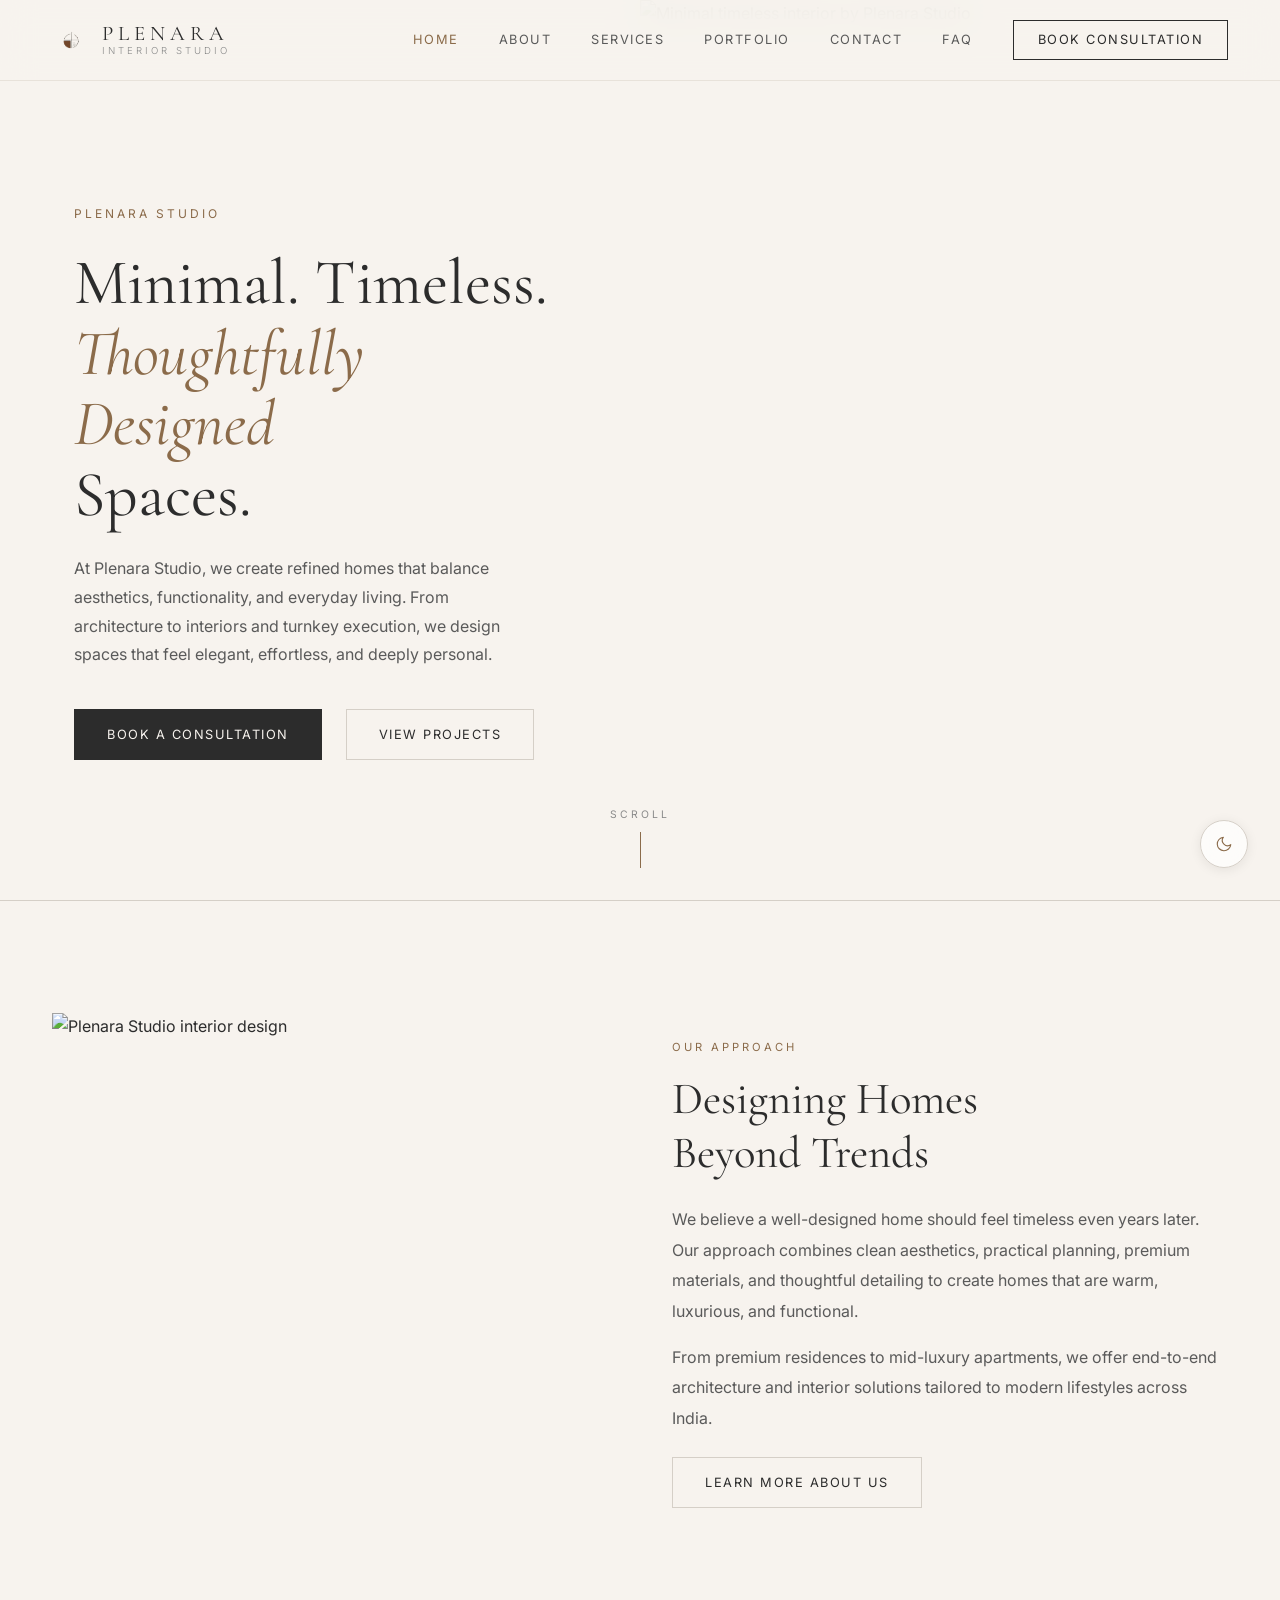
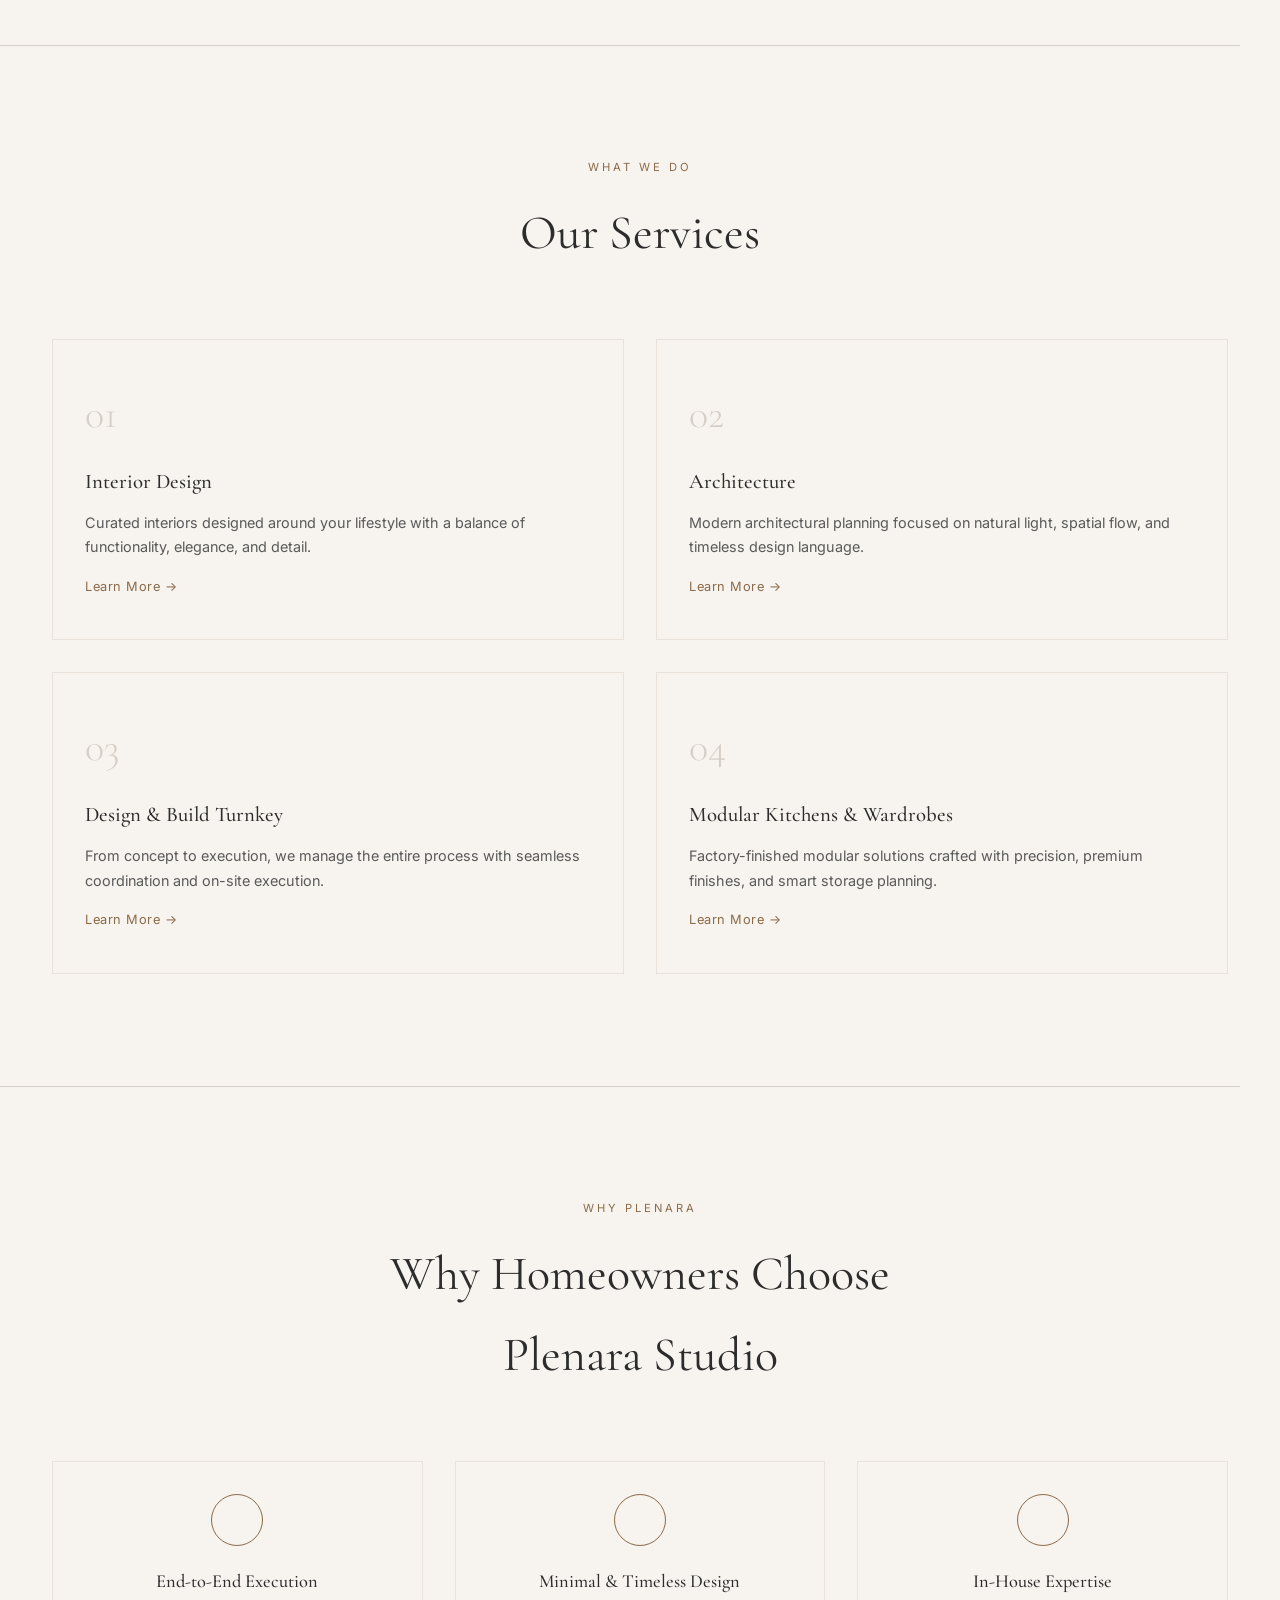
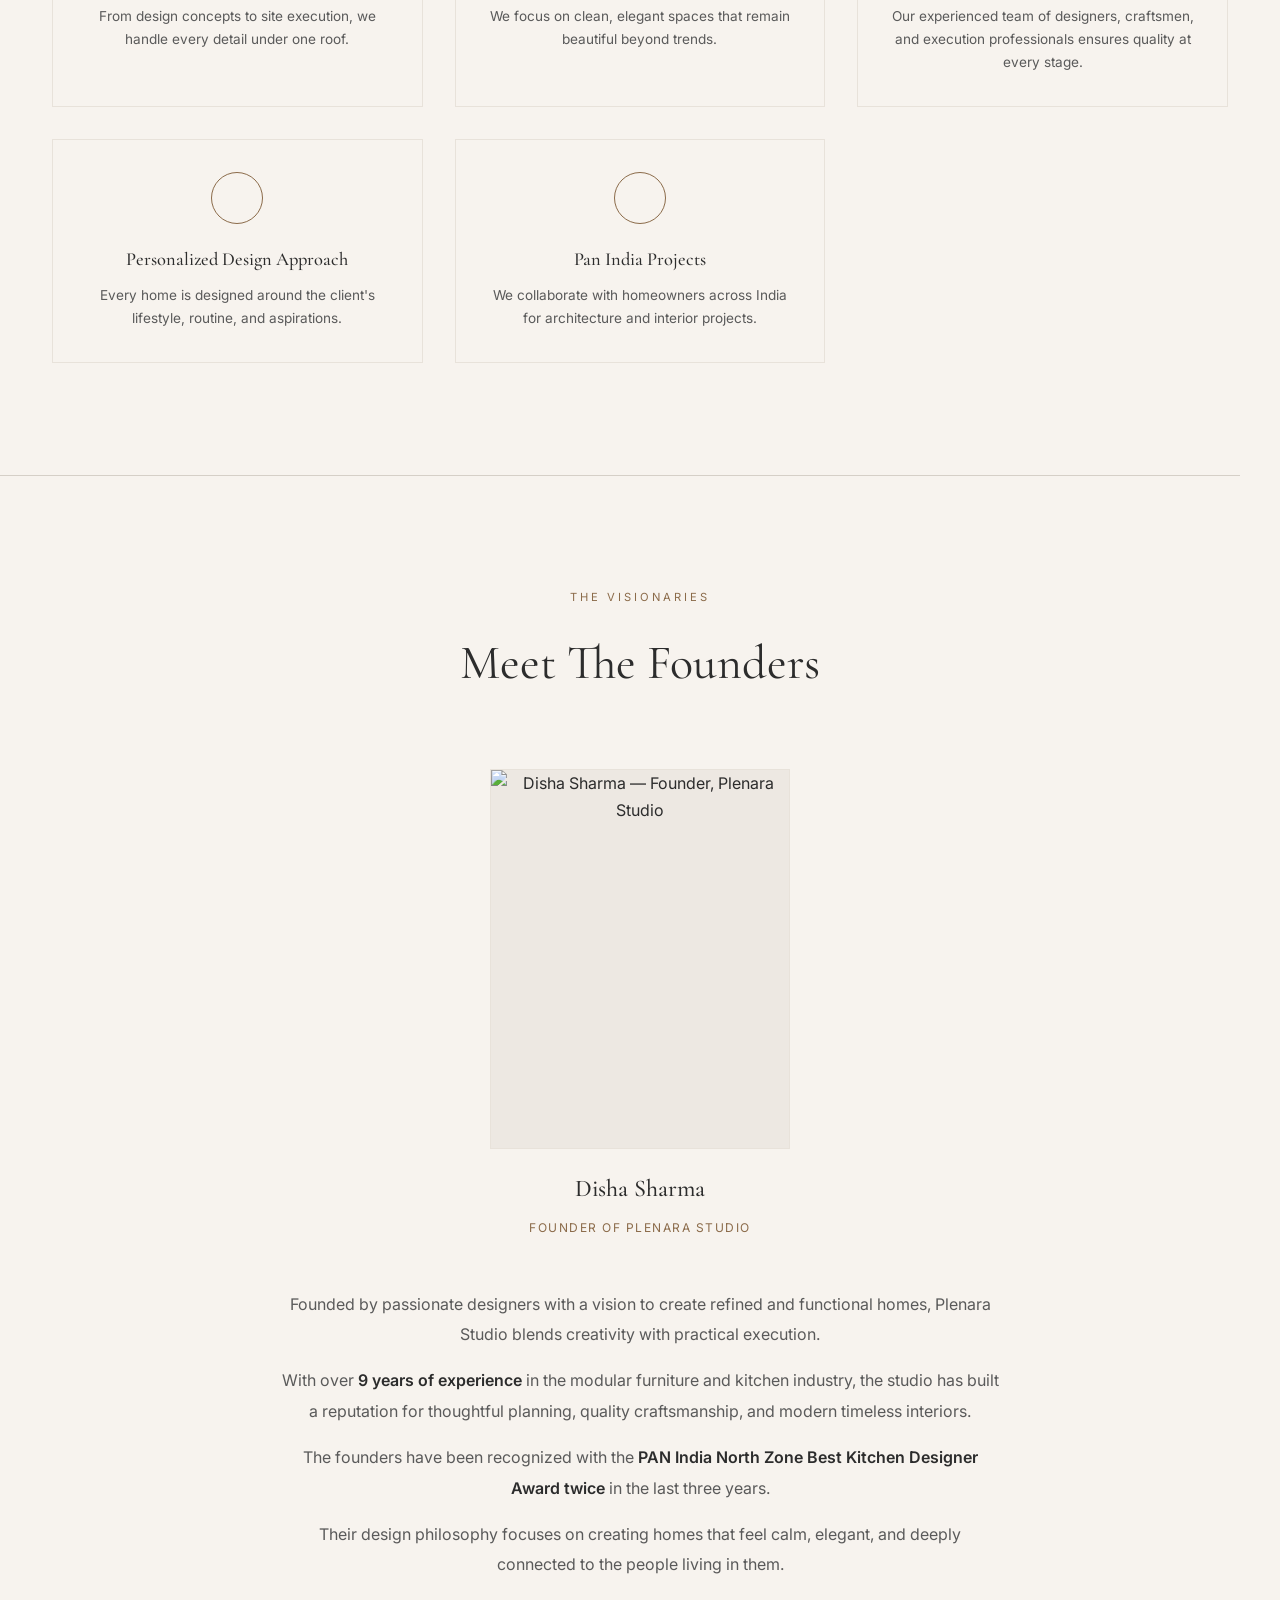
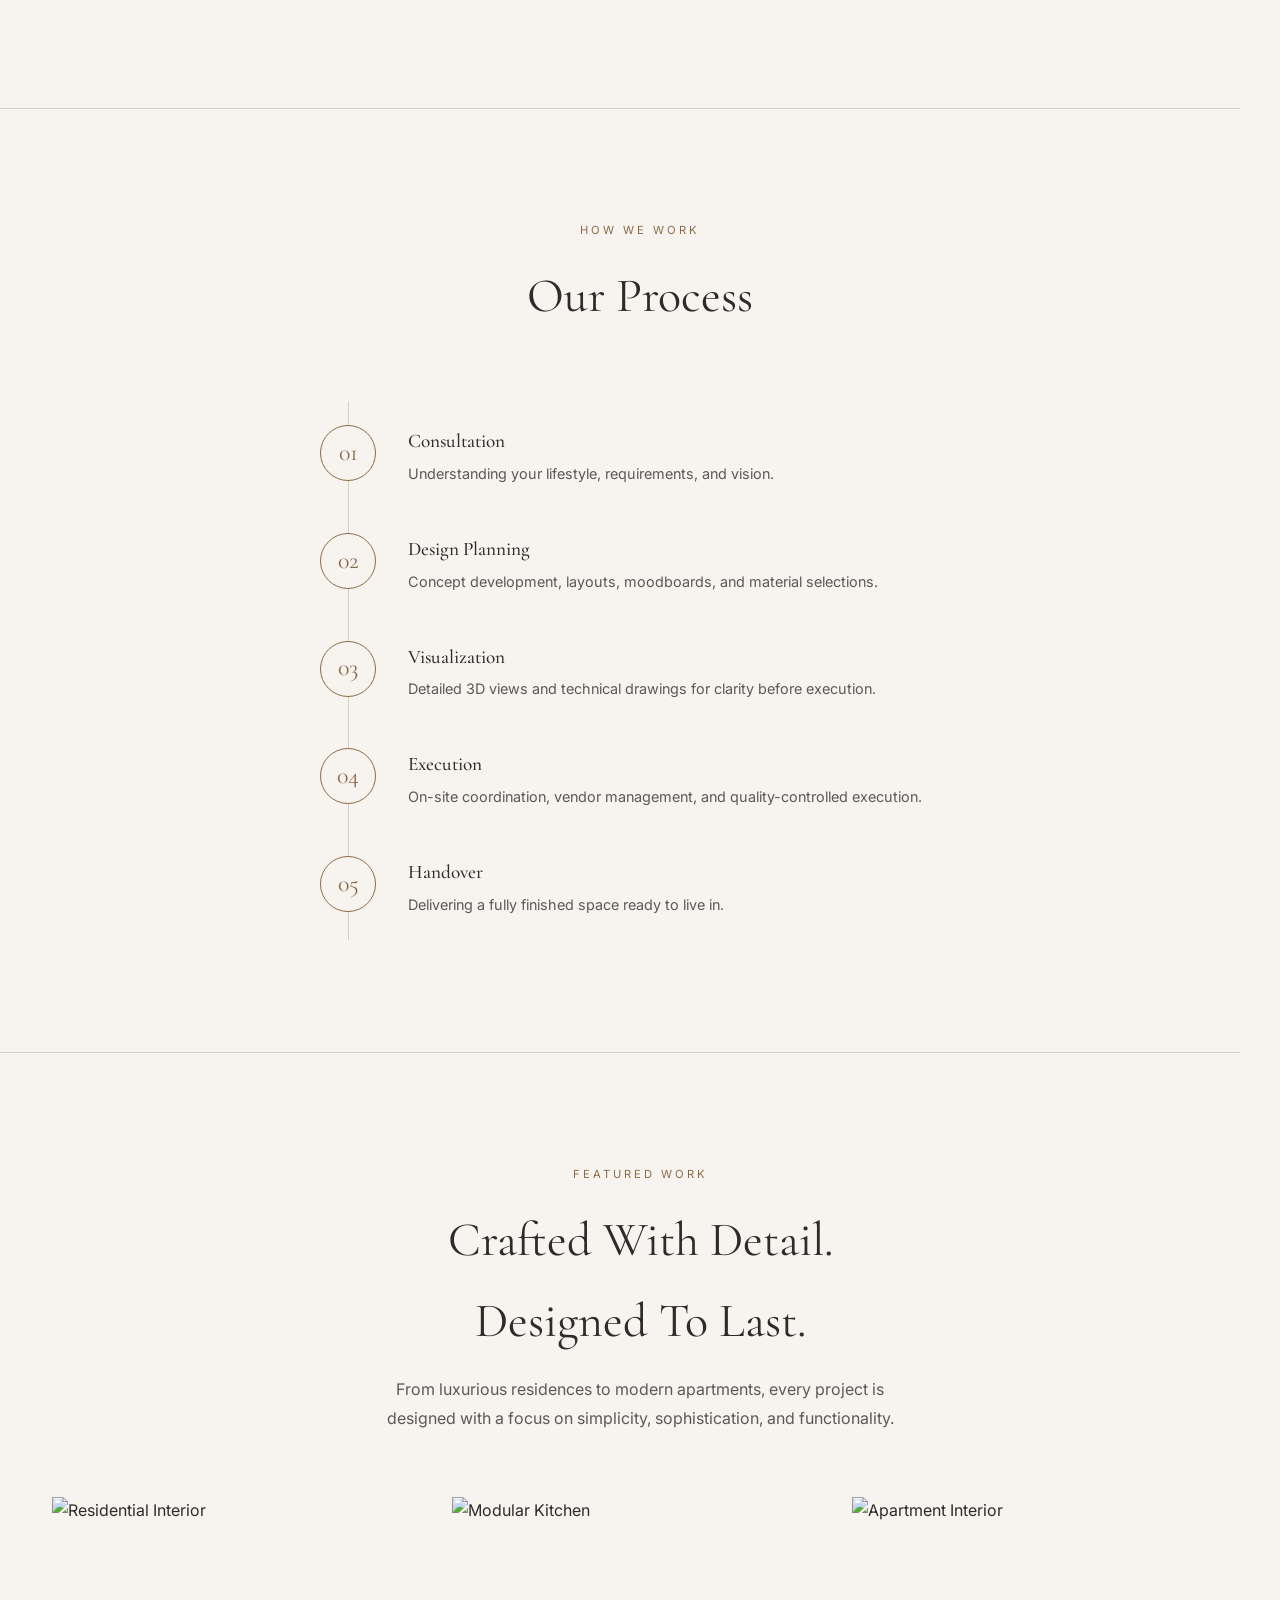
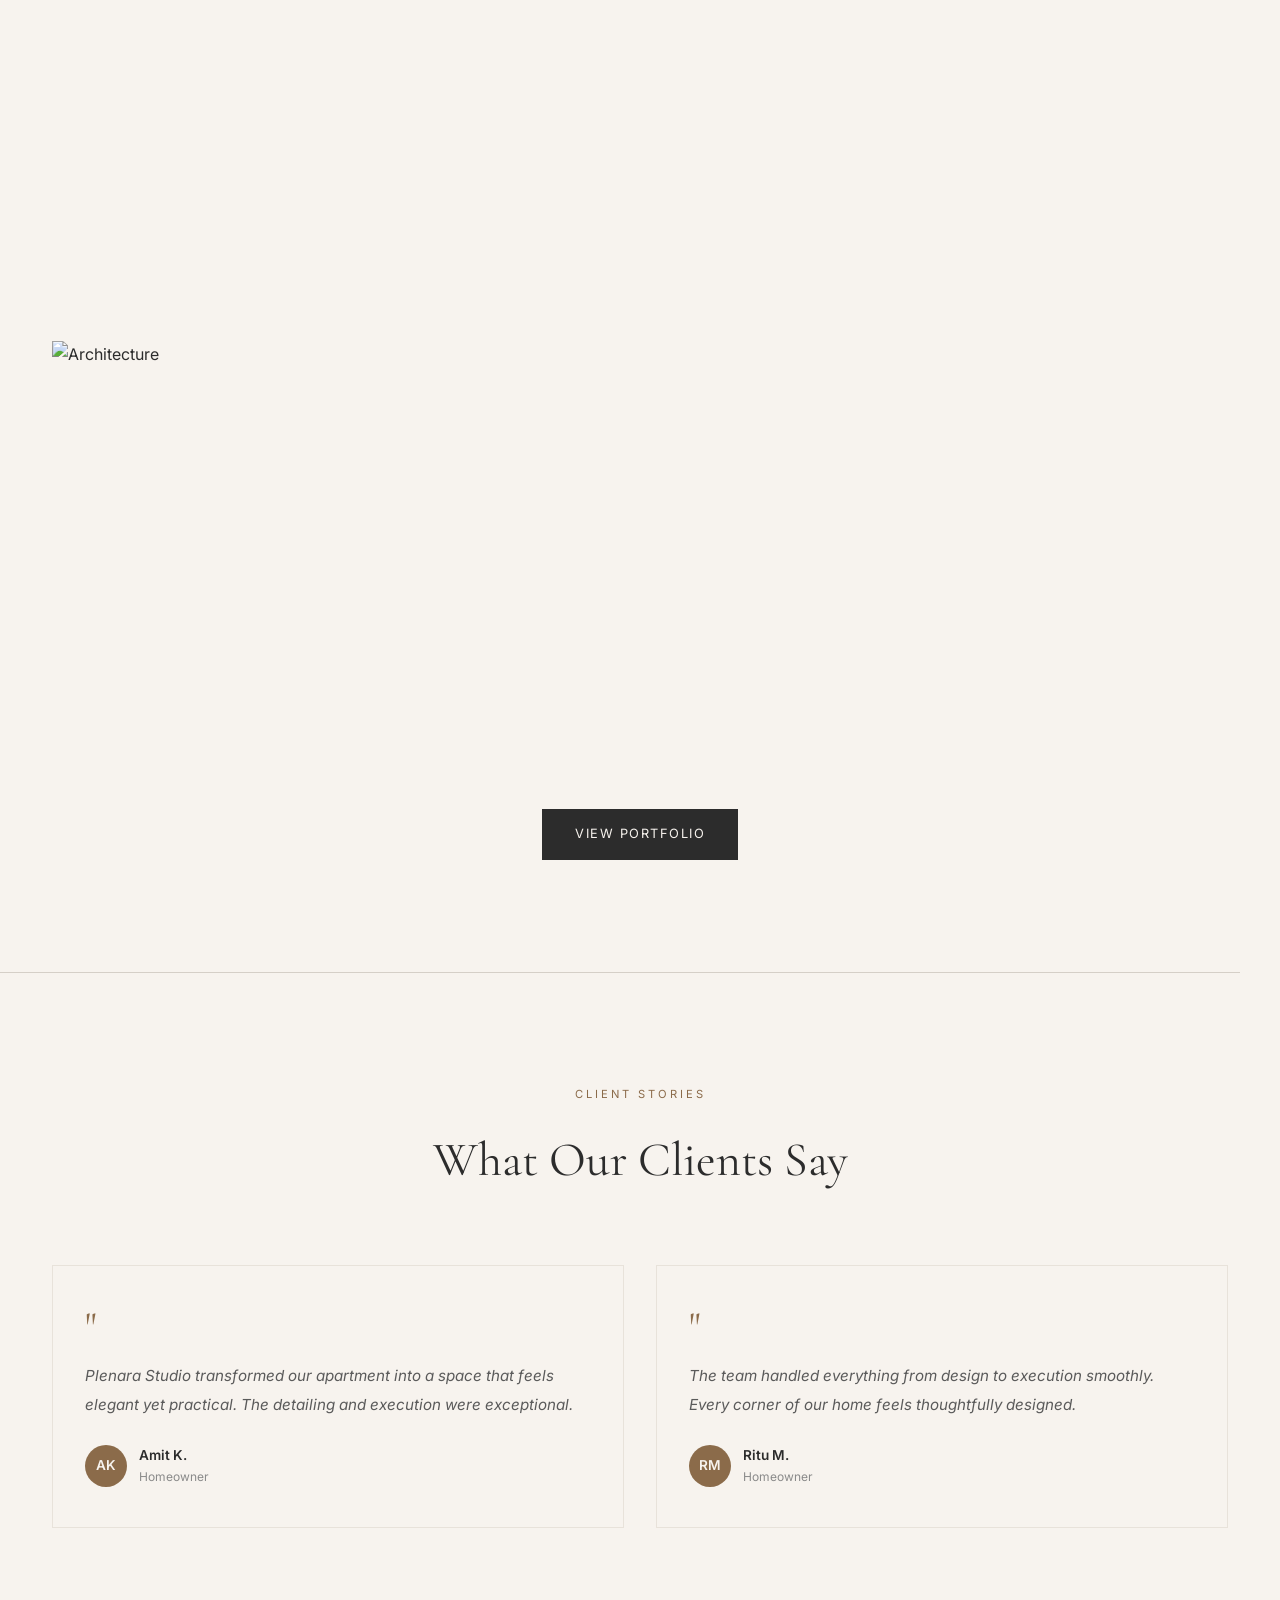
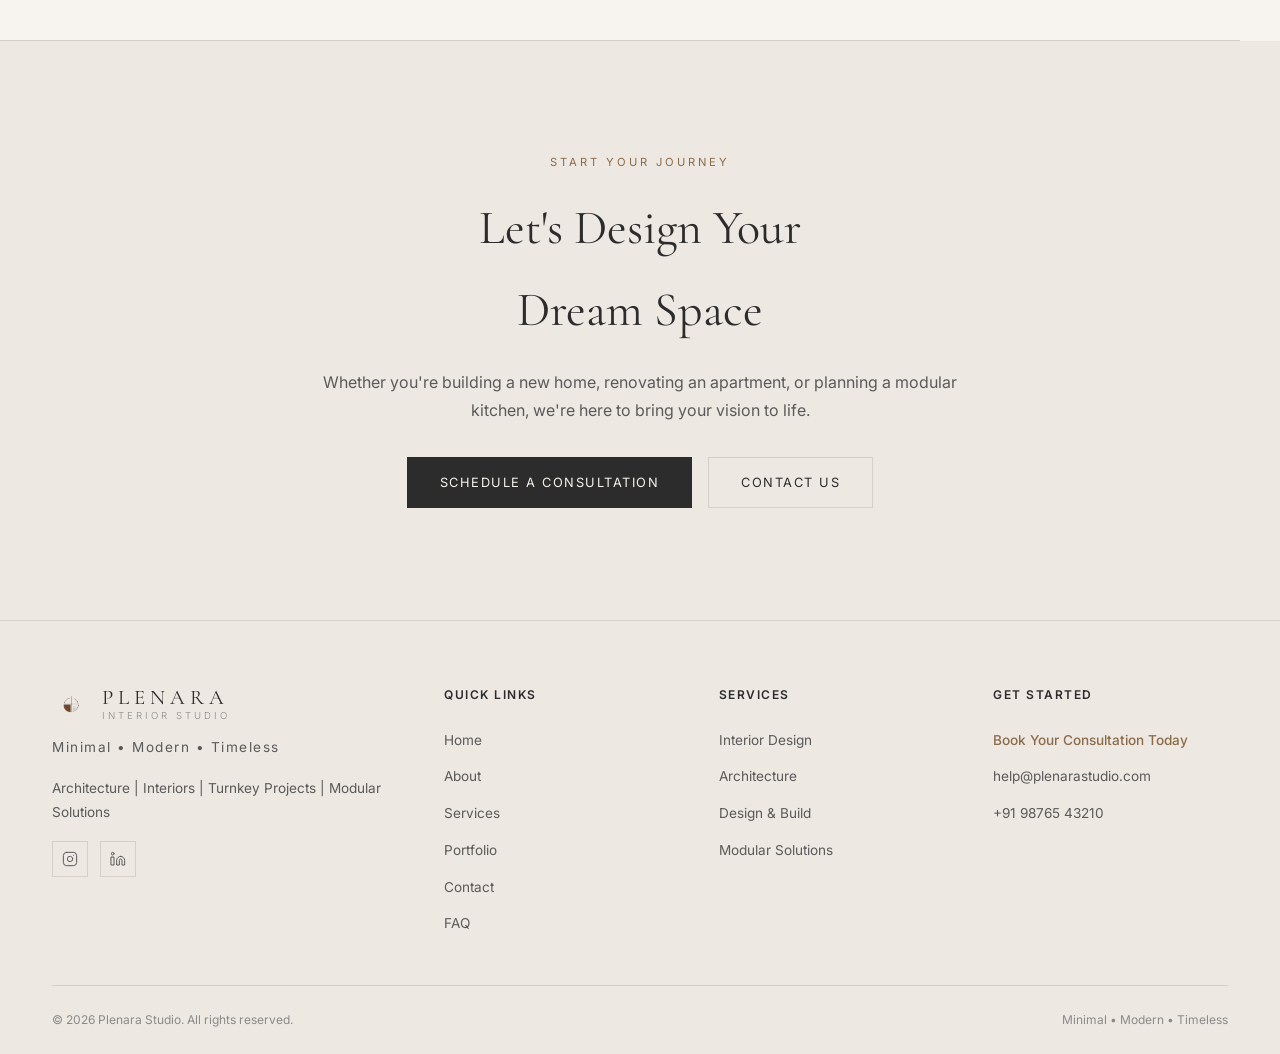
==== commit 583d3846: "Add files via upload" ====
--- a/index.html
+++ b/index.html
@@ -1,269 +1,269 @@
-<!DOCTYPE html>
-<html lang="en" data-theme="light">
-<head>
-  <meta charset="UTF-8">
-  <meta name="viewport" content="width=device-width, initial-scale=1.0">
-  <title>Plenara Studio — Minimal. Timeless. Thoughtfully Designed Spaces.</title>
-  <meta name="description" content="Plenara Studio creates refined homes that balance aesthetics, functionality, and everyday living. Architecture, interiors, and turnkey execution across India.">
-  <link rel="preconnect" href="https://fonts.googleapis.com">
-  <link rel="preconnect" href="https://fonts.gstatic.com" crossorigin>
-  <link href="https://fonts.googleapis.com/css2?family=Cormorant+Garamond:ital,wght@0,300;0,400;0,500;0,600;1,400&family=Inter:wght@300;400;500;600&display=swap" rel="stylesheet">
-  <script src="https://unpkg.com/lucide@latest"></script>
-  <link rel="stylesheet" href="style.css">
-</head>
-<body>
-  <!-- PRELOADER -->
-  <div id="preloader"><div class="preloader-logo"><img src="PNG/IMG_1049.PNG" alt="Plenara" class="preloader-icon"><span>PLENARA</span></div><div class="preloader-bar"><div class="preloader-bar-fill" id="preloader-fill"></div></div></div>
-
-  <!-- THEME TOGGLE -->
-  <button class="theme-toggle" id="theme-toggle" aria-label="Toggle theme">
-    <svg class="icon-sun" xmlns="http://www.w3.org/2000/svg" width="20" height="20" viewBox="0 0 24 24" fill="none" stroke="currentColor" stroke-width="1.5" stroke-linecap="round" stroke-linejoin="round"><circle cx="12" cy="12" r="5"/><line x1="12" y1="1" x2="12" y2="3"/><line x1="12" y1="21" x2="12" y2="23"/><line x1="4.22" y1="4.22" x2="5.64" y2="5.64"/><line x1="18.36" y1="18.36" x2="19.78" y2="19.78"/><line x1="1" y1="12" x2="3" y2="12"/><line x1="21" y1="12" x2="23" y2="12"/><line x1="4.22" y1="19.78" x2="5.64" y2="18.36"/><line x1="18.36" y1="5.64" x2="19.78" y2="4.22"/></svg>
-    <svg class="icon-moon" xmlns="http://www.w3.org/2000/svg" width="18" height="18" viewBox="0 0 24 24" fill="none" stroke="currentColor" stroke-width="1.5" stroke-linecap="round" stroke-linejoin="round"><path d="M21 12.79A9 9 0 1 1 11.21 3 7 7 0 0 0 21 12.79z"/></svg>
-  </button>
-
-  <!-- NAVBAR -->
-  <nav class="navbar" id="navbar">
-    <div class="container">
-      <a href="index.html" class="nav-logo"><img src="PNG/IMG_1049.PNG" alt="Plenara" class="logo-icon"><div class="logo-words"><span class="logo-text">PLENARA</span><span class="logo-sub">Interior Studio</span></div></a>
-      <div class="nav-links" id="nav-links">
-        <a href="index.html" class="active">Home</a>
-        <a href="about.html">About</a>
-        <a href="services.html">Services</a>
-        <a href="portfolio.html">Portfolio</a>
-        <a href="contact.html">Contact</a>
-        <a href="faq.html">FAQ</a>
-        <a href="contact.html" class="nav-cta">Book Consultation</a>
-      </div>
-      <div class="hamburger" id="hamburger"><span></span><span></span><span></span></div>
-    </div>
-  </nav>
-
-  <!-- HERO -->
-  <section class="hero" id="hero">
-    <div class="container hero-text">
-      <div class="hero-eyebrow reveal">Plenara Studio</div>
-      <h1 class="reveal">Minimal. Timeless.<br><em>Thoughtfully Designed</em><br>Spaces.</h1>
-      <p class="hero-desc reveal">At Plenara Studio, we create refined homes that balance aesthetics, functionality, and everyday living. From architecture to interiors and turnkey execution, we design spaces that feel elegant, effortless, and deeply personal.</p>
-      <div class="hero-actions reveal">
-        <a href="contact.html" class="btn-solid">Book a Consultation</a>
-        <a href="portfolio.html" class="btn-ghost">View Projects</a>
-      </div>
-    </div>
-    <div class="hero-image">
-      <img src="images/hero.png" alt="Minimal timeless interior by Plenara Studio">
-    </div>
-    <div class="hero-scroll"><span>Scroll</span><div class="line"></div></div>
-  </section>
-
-  <div class="divider"></div>
-
-  <!-- INTRODUCTION -->
-  <section class="section-pad" id="intro">
-    <div class="container">
-      <div class="about-grid">
-        <div class="about-img reveal-l">
-          <img src="images/about.png" alt="Plenara Studio interior design">
-        </div>
-        <div class="reveal-r">
-          <div class="about-eyebrow">Our Approach</div>
-          <h2 class="about-title">Designing Homes<br>Beyond Trends</h2>
-          <p class="about-desc">We believe a well-designed home should feel timeless even years later. Our approach combines clean aesthetics, practical planning, premium materials, and thoughtful detailing to create homes that are warm, luxurious, and functional.</p>
-          <p class="about-desc">From premium residences to mid-luxury apartments, we offer end-to-end architecture and interior solutions tailored to modern lifestyles across India.</p>
-          <a href="about.html" class="btn-ghost" style="margin-top:.5rem">Learn More About Us</a>
-        </div>
-      </div>
-    </div>
-  </section>
-
-  <div class="divider container"></div>
-
-  <!-- SERVICES -->
-  <section class="section-pad" id="services">
-    <div class="container">
-      <div class="services-header reveal">
-        <div class="eyebrow">What We Do</div>
-        <h2>Our Services</h2>
-      </div>
-      <div class="services-grid">
-        <div class="svc-card reveal" style="transition-delay:.05s"><div class="svc-num">01</div><h3>Interior Design</h3><p>Curated interiors designed around your lifestyle with a balance of functionality, elegance, and detail.</p><a href="services.html" class="svc-link">Learn More →</a></div>
-        <div class="svc-card reveal" style="transition-delay:.1s"><div class="svc-num">02</div><h3>Architecture</h3><p>Modern architectural planning focused on natural light, spatial flow, and timeless design language.</p><a href="services.html" class="svc-link">Learn More →</a></div>
-        <div class="svc-card reveal" style="transition-delay:.15s"><div class="svc-num">03</div><h3>Design & Build Turnkey</h3><p>From concept to execution, we manage the entire process with seamless coordination and on-site execution.</p><a href="services.html" class="svc-link">Learn More →</a></div>
-        <div class="svc-card reveal" style="transition-delay:.2s"><div class="svc-num">04</div><h3>Modular Kitchens & Wardrobes</h3><p>Factory-finished modular solutions crafted with precision, premium finishes, and smart storage planning.</p><a href="services.html" class="svc-link">Learn More →</a></div>
-      </div>
-    </div>
-  </section>
-
-  <div class="divider container"></div>
-
-  <!-- WHY CHOOSE US -->
-  <section class="section-pad" id="why-us">
-    <div class="container">
-      <div class="services-header reveal">
-        <div class="eyebrow">Why Plenara</div>
-        <h2>Why Homeowners Choose<br>Plenara Studio</h2>
-      </div>
-      <div class="why-grid">
-        <div class="why-card reveal" style="transition-delay:.05s">
-          <div class="why-icon"><i data-lucide="layers" style="width:24px;height:24px"></i></div>
-          <h3>End-to-End Execution</h3>
-          <p>From design concepts to site execution, we handle every detail under one roof.</p>
-        </div>
-        <div class="why-card reveal" style="transition-delay:.1s">
-          <div class="why-icon"><i data-lucide="gem" style="width:24px;height:24px"></i></div>
-          <h3>Minimal & Timeless Design</h3>
-          <p>We focus on clean, elegant spaces that remain beautiful beyond trends.</p>
-        </div>
-        <div class="why-card reveal" style="transition-delay:.15s">
-          <div class="why-icon"><i data-lucide="users" style="width:24px;height:24px"></i></div>
-          <h3>In-House Expertise</h3>
-          <p>Our experienced team of designers, craftsmen, and execution professionals ensures quality at every stage.</p>
-        </div>
-        <div class="why-card reveal" style="transition-delay:.2s">
-          <div class="why-icon"><i data-lucide="heart" style="width:24px;height:24px"></i></div>
-          <h3>Personalized Design Approach</h3>
-          <p>Every home is designed around the client's lifestyle, routine, and aspirations.</p>
-        </div>
-        <div class="why-card reveal" style="transition-delay:.25s">
-          <div class="why-icon"><i data-lucide="map-pin" style="width:24px;height:24px"></i></div>
-          <h3>Pan India Projects</h3>
-          <p>We collaborate with homeowners across India for architecture and interior projects.</p>
-        </div>
-      </div>
-    </div>
-  </section>
-
-  <div class="divider container"></div>
-
-  <!-- FOUNDERS -->
-  <section class="section-pad" id="founders">
-    <div class="container">
-      <div class="services-header reveal">
-        <div class="eyebrow">The Visionaries</div>
-        <h2>Meet The Founders</h2>
-      </div>
-      <div class="founders-grid single-founder">
-        <div class="founder-card reveal">
-          <div class="founder-photo single">
-            <img src="images/founders.png" alt="Disha & Vipul — Founders, Plenara Studio">
-            <div class="founder-placeholder"><i data-lucide="users" style="width:48px;height:48px"></i></div>
-          </div>
-          <div class="founder-info">
-            <h3>Disha & Vipul</h3>
-            <span class="founder-role">Founders of Plenara Studio</span>
-          </div>
-        </div>
-      </div>
-      <div class="founder-bio reveal">
-        <p>Founded by passionate designers with a vision to create refined and functional homes, Plenara Studio blends creativity with practical execution.</p>
-        <p>With over <strong>9 years of experience</strong> in the modular furniture and kitchen industry, the studio has built a reputation for thoughtful planning, quality craftsmanship, and modern timeless interiors.</p>
-        <p>The founders have been recognized with the <strong>PAN India North Zone Best Kitchen Designer Award twice</strong> in the last three years.</p>
-        <p>Their design philosophy focuses on creating homes that feel calm, elegant, and deeply connected to the people living in them.</p>
-      </div>
-    </div>
-  </section>
-
-  <div class="divider container"></div>
-
-  <!-- PROCESS -->
-  <section class="section-pad" id="process">
-    <div class="container">
-      <div class="process-header reveal">
-        <div class="eyebrow">How We Work</div>
-        <h2>Our Process</h2>
-      </div>
-      <div class="process-steps-v">
-        <div class="pv-step reveal" style="transition-delay:.05s"><div class="pv-num">01</div><div><h3>Consultation</h3><p>Understanding your lifestyle, requirements, and vision.</p></div></div>
-        <div class="pv-step reveal" style="transition-delay:.1s"><div class="pv-num">02</div><div><h3>Design Planning</h3><p>Concept development, layouts, moodboards, and material selections.</p></div></div>
-        <div class="pv-step reveal" style="transition-delay:.15s"><div class="pv-num">03</div><div><h3>Visualization</h3><p>Detailed 3D views and technical drawings for clarity before execution.</p></div></div>
-        <div class="pv-step reveal" style="transition-delay:.2s"><div class="pv-num">04</div><div><h3>Execution</h3><p>On-site coordination, vendor management, and quality-controlled execution.</p></div></div>
-        <div class="pv-step reveal" style="transition-delay:.25s"><div class="pv-num">05</div><div><h3>Handover</h3><p>Delivering a fully finished space ready to live in.</p></div></div>
-      </div>
-    </div>
-  </section>
-
-  <div class="divider container"></div>
-
-  <!-- FEATURED PROJECTS -->
-  <section class="section-pad" id="projects">
-    <div class="container">
-      <div class="services-header reveal">
-        <div class="eyebrow">Featured Work</div>
-        <h2>Crafted With Detail.<br>Designed To Last.</h2>
-        <p>From luxurious residences to modern apartments, every project is designed with a focus on simplicity, sophistication, and functionality.</p>
-      </div>
-      <div class="proj-grid">
-        <div class="proj-card wide reveal"><img src="images/hero.png" alt="Residential Interior"><div class="proj-overlay"><span class="cat">Residential Interior</span><h3>The Serene House</h3></div></div>
-        <div class="proj-card reveal"><img src="images/kitchen.png" alt="Modular Kitchen"><div class="proj-overlay"><span class="cat">Modular Kitchen</span><h3>Oak & Marble Kitchen</h3></div></div>
-        <div class="proj-card reveal"><img src="images/bedroom.png" alt="Apartment Interior"><div class="proj-overlay"><span class="cat">Apartment Interior</span><h3>Linen & Light Suite</h3></div></div>
-        <div class="proj-card reveal"><img src="images/exterior.png" alt="Architecture"><div class="proj-overlay"><span class="cat">Architecture</span><h3>Stone Ridge Villa</h3></div></div>
-      </div>
-      <div class="text-center reveal" style="margin-top:3rem">
-        <a href="portfolio.html" class="btn-solid">View Portfolio</a>
-      </div>
-    </div>
-  </section>
-
-  <div class="divider container"></div>
-
-  <!-- TESTIMONIALS -->
-  <section class="section-pad">
-    <div class="container">
-      <div class="test-header reveal">
-        <div class="eyebrow">Client Stories</div>
-        <h2>What Our Clients Say</h2>
-      </div>
-      <div class="test-grid test-grid-2">
-        <div class="test-card reveal" style="transition-delay:.05s">
-          <div class="test-quote">"</div>
-          <p class="test-text">Plenara Studio transformed our apartment into a space that feels elegant yet practical. The detailing and execution were exceptional.</p>
-          <div class="test-author"><div class="test-avatar">AK</div><div><div class="test-name">Amit K.</div><div class="test-role">Homeowner</div></div></div>
-        </div>
-        <div class="test-card reveal" style="transition-delay:.1s">
-          <div class="test-quote">"</div>
-          <p class="test-text">The team handled everything from design to execution smoothly. Every corner of our home feels thoughtfully designed.</p>
-          <div class="test-author"><div class="test-avatar">RM</div><div><div class="test-name">Ritu M.</div><div class="test-role">Homeowner</div></div></div>
-        </div>
-      </div>
-    </div>
-  </section>
-
-  <div class="divider container"></div>
-
-  <!-- FINAL CTA -->
-  <section class="final-cta section-pad">
-    <div class="container">
-      <div class="cta-block reveal">
-        <div class="eyebrow">Start Your Journey</div>
-        <h2>Let's Design Your<br>Dream Space</h2>
-        <p>Whether you're building a new home, renovating an apartment, or planning a modular kitchen, we're here to bring your vision to life.</p>
-        <div class="cta-actions">
-          <a href="contact.html" class="btn-solid">Schedule a Consultation</a>
-          <a href="contact.html" class="btn-ghost">Contact Us</a>
-        </div>
-      </div>
-    </div>
-  </section>
-
-  <!-- FOOTER -->
-  <footer class="footer">
-    <div class="container">
-      <div class="footer-grid">
-        <div class="footer-brand">
-          <a href="index.html" class="nav-logo"><img src="PNG/IMG_1049.PNG" alt="Plenara" class="logo-icon"><div class="logo-words"><span class="logo-text">PLENARA</span><span class="logo-sub">Interior Studio</span></div></a>
-          <p class="footer-tagline">Minimal • Modern • Timeless</p>
-          <p>Architecture | Interiors | Turnkey Projects | Modular Solutions</p>
-          <div class="footer-social">
-            <a href="https://instagram.com/" target="_blank" aria-label="Instagram"><svg xmlns="http://www.w3.org/2000/svg" width="16" height="16" viewBox="0 0 24 24" fill="none" stroke="currentColor" stroke-width="1.5" stroke-linecap="round" stroke-linejoin="round"><rect x="2" y="2" width="20" height="20" rx="5" ry="5"></rect><path d="M16 11.37A4 4 0 1 1 12.63 8 4 4 0 0 1 16 11.37z"></path><line x1="17.5" y1="6.5" x2="17.51" y2="6.5"></line></svg></a>
-            <a href="https://linkedin.com/" target="_blank" aria-label="LinkedIn"><svg xmlns="http://www.w3.org/2000/svg" width="16" height="16" viewBox="0 0 24 24" fill="none" stroke="currentColor" stroke-width="1.5" stroke-linecap="round" stroke-linejoin="round"><path d="M16 8a6 6 0 0 1 6 6v7h-4v-7a2 2 0 0 0-2-2 2 2 0 0 0-2 2v7h-4v-7a6 6 0 0 1 6-6z"></path><rect x="2" y="9" width="4" height="12"></rect><circle cx="4" cy="4" r="2"></circle></svg></a>
-          </div>
-        </div>
-        <div class="footer-links"><h4>Quick Links</h4><ul><li><a href="index.html">Home</a></li><li><a href="about.html">About</a></li><li><a href="services.html">Services</a></li><li><a href="portfolio.html">Portfolio</a></li><li><a href="contact.html">Contact</a></li><li><a href="faq.html">FAQ</a></li></ul></div>
-        <div class="footer-links"><h4>Services</h4><ul><li><a href="services.html">Interior Design</a></li><li><a href="services.html">Architecture</a></li><li><a href="services.html">Design & Build</a></li><li><a href="services.html">Modular Solutions</a></li></ul></div>
-        <div class="footer-links"><h4>Get Started</h4><ul><li><a href="contact.html" class="footer-cta-link">Book Your Consultation Today</a></li><li><a href="mailto:hello@plenara.studio">hello@plenara.studio</a></li><li><a href="tel:+919876543210">+91 98765 43210</a></li></ul></div>
-      </div>
-      <div class="footer-bottom"><span>&copy; 2026 Plenara Studio. All rights reserved.</span><span>Minimal • Modern • Timeless</span></div>
-    </div>
-  </footer>
-  <script src="script.js"></script>
-</body>
-</html>
+<!DOCTYPE html>
+<html lang="en" data-theme="light">
+<head>
+  <meta charset="UTF-8">
+  <meta name="viewport" content="width=device-width, initial-scale=1.0">
+  <title>Plenara Studio — Minimal. Timeless. Thoughtfully Designed Spaces.</title>
+  <meta name="description" content="Plenara Studio creates refined homes that balance aesthetics, functionality, and everyday living. Architecture, interiors, and turnkey execution across India.">
+  <link rel="preconnect" href="https://fonts.googleapis.com">
+  <link rel="preconnect" href="https://fonts.gstatic.com" crossorigin>
+  <link href="https://fonts.googleapis.com/css2?family=Cormorant+Garamond:ital,wght@0,300;0,400;0,500;0,600;1,400&family=Inter:wght@300;400;500;600&display=swap" rel="stylesheet">
+  <script src="https://unpkg.com/lucide@latest"></script>
+  <link rel="stylesheet" href="style.css">
+</head>
+<body>
+  <!-- PRELOADER -->
+  <div id="preloader"><div class="preloader-logo"><img src="PNG/IMG_1049.PNG" alt="Plenara" class="preloader-icon"><span>PLENARA</span></div><div class="preloader-bar"><div class="preloader-bar-fill" id="preloader-fill"></div></div></div>
+
+  <!-- THEME TOGGLE -->
+  <button class="theme-toggle" id="theme-toggle" aria-label="Toggle theme">
+    <svg class="icon-sun" xmlns="http://www.w3.org/2000/svg" width="20" height="20" viewBox="0 0 24 24" fill="none" stroke="currentColor" stroke-width="1.5" stroke-linecap="round" stroke-linejoin="round"><circle cx="12" cy="12" r="5"/><line x1="12" y1="1" x2="12" y2="3"/><line x1="12" y1="21" x2="12" y2="23"/><line x1="4.22" y1="4.22" x2="5.64" y2="5.64"/><line x1="18.36" y1="18.36" x2="19.78" y2="19.78"/><line x1="1" y1="12" x2="3" y2="12"/><line x1="21" y1="12" x2="23" y2="12"/><line x1="4.22" y1="19.78" x2="5.64" y2="18.36"/><line x1="18.36" y1="5.64" x2="19.78" y2="4.22"/></svg>
+    <svg class="icon-moon" xmlns="http://www.w3.org/2000/svg" width="18" height="18" viewBox="0 0 24 24" fill="none" stroke="currentColor" stroke-width="1.5" stroke-linecap="round" stroke-linejoin="round"><path d="M21 12.79A9 9 0 1 1 11.21 3 7 7 0 0 0 21 12.79z"/></svg>
+  </button>
+
+  <!-- NAVBAR -->
+  <nav class="navbar" id="navbar">
+    <div class="container">
+      <a href="index.html" class="nav-logo"><img src="PNG/IMG_1049.PNG" alt="Plenara" class="logo-icon"><div class="logo-words"><span class="logo-text">PLENARA</span><span class="logo-sub">Interior Studio</span></div></a>
+      <div class="nav-links" id="nav-links">
+        <a href="index.html" class="active">Home</a>
+        <a href="about.html">About</a>
+        <a href="services.html">Services</a>
+        <a href="portfolio.html">Portfolio</a>
+        <a href="contact.html">Contact</a>
+        <a href="faq.html">FAQ</a>
+        <a href="contact.html" class="nav-cta">Book Consultation</a>
+      </div>
+      <div class="hamburger" id="hamburger"><span></span><span></span><span></span></div>
+    </div>
+  </nav>
+
+  <!-- HERO -->
+  <section class="hero" id="hero">
+    <div class="container hero-text">
+      <div class="hero-eyebrow reveal">Plenara Studio</div>
+      <h1 class="reveal">Minimal. Timeless.<br><em>Thoughtfully Designed</em><br>Spaces.</h1>
+      <p class="hero-desc reveal">At Plenara Studio, we create refined homes that balance aesthetics, functionality, and everyday living. From architecture to interiors and turnkey execution, we design spaces that feel elegant, effortless, and deeply personal.</p>
+      <div class="hero-actions reveal">
+        <a href="contact.html" class="btn-solid">Book a Consultation</a>
+        <a href="portfolio.html" class="btn-ghost">View Projects</a>
+      </div>
+    </div>
+    <div class="hero-image">
+      <img src="images/65.jpg" alt="Minimal timeless interior by Plenara Studio">
+    </div>
+    <div class="hero-scroll"><span>Scroll</span><div class="line"></div></div>
+  </section>
+
+  <div class="divider"></div>
+
+  <!-- INTRODUCTION -->
+  <section class="section-pad" id="intro">
+    <div class="container">
+      <div class="about-grid">
+        <div class="about-img reveal-l">
+          <img src="images/2.jpg" alt="Plenara Studio interior design">
+        </div>
+        <div class="reveal-r">
+          <div class="about-eyebrow">Our Approach</div>
+          <h2 class="about-title">Designing Homes<br>Beyond Trends</h2>
+          <p class="about-desc">We believe a well-designed home should feel timeless even years later. Our approach combines clean aesthetics, practical planning, premium materials, and thoughtful detailing to create homes that are warm, luxurious, and functional.</p>
+          <p class="about-desc">From premium residences to mid-luxury apartments, we offer end-to-end architecture and interior solutions tailored to modern lifestyles across India.</p>
+          <a href="about.html" class="btn-ghost" style="margin-top:.5rem">Learn More About Us</a>
+        </div>
+      </div>
+    </div>
+  </section>
+
+  <div class="divider container"></div>
+
+  <!-- SERVICES -->
+  <section class="section-pad" id="services">
+    <div class="container">
+      <div class="services-header reveal">
+        <div class="eyebrow">What We Do</div>
+        <h2>Our Services</h2>
+      </div>
+      <div class="services-grid">
+        <div class="svc-card reveal" style="transition-delay:.05s"><div class="svc-num">01</div><h3>Interior Design</h3><p>Curated interiors designed around your lifestyle with a balance of functionality, elegance, and detail.</p><a href="services.html" class="svc-link">Learn More →</a></div>
+        <div class="svc-card reveal" style="transition-delay:.1s"><div class="svc-num">02</div><h3>Architecture</h3><p>Modern architectural planning focused on natural light, spatial flow, and timeless design language.</p><a href="services.html" class="svc-link">Learn More →</a></div>
+        <div class="svc-card reveal" style="transition-delay:.15s"><div class="svc-num">03</div><h3>Design & Build Turnkey</h3><p>From concept to execution, we manage the entire process with seamless coordination and on-site execution.</p><a href="services.html" class="svc-link">Learn More →</a></div>
+        <div class="svc-card reveal" style="transition-delay:.2s"><div class="svc-num">04</div><h3>Modular Kitchens & Wardrobes</h3><p>Factory-finished modular solutions crafted with precision, premium finishes, and smart storage planning.</p><a href="services.html" class="svc-link">Learn More →</a></div>
+      </div>
+    </div>
+  </section>
+
+  <div class="divider container"></div>
+
+  <!-- WHY CHOOSE US -->
+  <section class="section-pad" id="why-us">
+    <div class="container">
+      <div class="services-header reveal">
+        <div class="eyebrow">Why Plenara</div>
+        <h2>Why Homeowners Choose<br>Plenara Studio</h2>
+      </div>
+      <div class="why-grid">
+        <div class="why-card reveal" style="transition-delay:.05s">
+          <div class="why-icon"><i data-lucide="layers" style="width:24px;height:24px"></i></div>
+          <h3>End-to-End Execution</h3>
+          <p>From design concepts to site execution, we handle every detail under one roof.</p>
+        </div>
+        <div class="why-card reveal" style="transition-delay:.1s">
+          <div class="why-icon"><i data-lucide="gem" style="width:24px;height:24px"></i></div>
+          <h3>Minimal & Timeless Design</h3>
+          <p>We focus on clean, elegant spaces that remain beautiful beyond trends.</p>
+        </div>
+        <div class="why-card reveal" style="transition-delay:.15s">
+          <div class="why-icon"><i data-lucide="users" style="width:24px;height:24px"></i></div>
+          <h3>In-House Expertise</h3>
+          <p>Our experienced team of designers, craftsmen, and execution professionals ensures quality at every stage.</p>
+        </div>
+        <div class="why-card reveal" style="transition-delay:.2s">
+          <div class="why-icon"><i data-lucide="heart" style="width:24px;height:24px"></i></div>
+          <h3>Personalized Design Approach</h3>
+          <p>Every home is designed around the client's lifestyle, routine, and aspirations.</p>
+        </div>
+        <div class="why-card reveal" style="transition-delay:.25s">
+          <div class="why-icon"><i data-lucide="map-pin" style="width:24px;height:24px"></i></div>
+          <h3>Pan India Projects</h3>
+          <p>We collaborate with homeowners across India for architecture and interior projects.</p>
+        </div>
+      </div>
+    </div>
+  </section>
+
+  <div class="divider container"></div>
+
+  <!-- FOUNDERS -->
+  <section class="section-pad" id="founders">
+    <div class="container">
+      <div class="services-header reveal">
+        <div class="eyebrow">The Visionaries</div>
+        <h2>Meet The Founders</h2>
+      </div>
+      <div class="founders-grid single-founder">
+        <div class="founder-card reveal">
+          <div class="founder-photo single">
+            <img src="images/IMG_8314.jpg" alt="Disha Sharma — Founder, Plenara Studio">
+            <div class="founder-placeholder"><i data-lucide="user" style="width:48px;height:48px"></i></div>
+          </div>
+          <div class="founder-info">
+            <h3>Disha Sharma</h3>
+            <span class="founder-role">Founder of Plenara Studio</span>
+          </div>
+        </div>
+      </div>
+      <div class="founder-bio reveal">
+        <p>Founded by passionate designers with a vision to create refined and functional homes, Plenara Studio blends creativity with practical execution.</p>
+        <p>With over <strong>9 years of experience</strong> in the modular furniture and kitchen industry, the studio has built a reputation for thoughtful planning, quality craftsmanship, and modern timeless interiors.</p>
+        <p>The founders have been recognized with the <strong>PAN India North Zone Best Kitchen Designer Award twice</strong> in the last three years.</p>
+        <p>Their design philosophy focuses on creating homes that feel calm, elegant, and deeply connected to the people living in them.</p>
+      </div>
+    </div>
+  </section>
+
+  <div class="divider container"></div>
+
+  <!-- PROCESS -->
+  <section class="section-pad" id="process">
+    <div class="container">
+      <div class="process-header reveal">
+        <div class="eyebrow">How We Work</div>
+        <h2>Our Process</h2>
+      </div>
+      <div class="process-steps-v">
+        <div class="pv-step reveal" style="transition-delay:.05s"><div class="pv-num">01</div><div><h3>Consultation</h3><p>Understanding your lifestyle, requirements, and vision.</p></div></div>
+        <div class="pv-step reveal" style="transition-delay:.1s"><div class="pv-num">02</div><div><h3>Design Planning</h3><p>Concept development, layouts, moodboards, and material selections.</p></div></div>
+        <div class="pv-step reveal" style="transition-delay:.15s"><div class="pv-num">03</div><div><h3>Visualization</h3><p>Detailed 3D views and technical drawings for clarity before execution.</p></div></div>
+        <div class="pv-step reveal" style="transition-delay:.2s"><div class="pv-num">04</div><div><h3>Execution</h3><p>On-site coordination, vendor management, and quality-controlled execution.</p></div></div>
+        <div class="pv-step reveal" style="transition-delay:.25s"><div class="pv-num">05</div><div><h3>Handover</h3><p>Delivering a fully finished space ready to live in.</p></div></div>
+      </div>
+    </div>
+  </section>
+
+  <div class="divider container"></div>
+
+  <!-- FEATURED PROJECTS -->
+  <section class="section-pad" id="projects">
+    <div class="container">
+      <div class="services-header reveal">
+        <div class="eyebrow">Featured Work</div>
+        <h2>Crafted With Detail.<br>Designed To Last.</h2>
+        <p>From luxurious residences to modern apartments, every project is designed with a focus on simplicity, sophistication, and functionality.</p>
+      </div>
+      <div class="proj-grid">
+        <div class="proj-card reveal"><img src="images/21.jpg" alt="Residential Interior"></div>
+        <div class="proj-card reveal"><img src="images/22.jpg" alt="Modular Kitchen"></div>
+        <div class="proj-card reveal"><img src="images/23.jpg" alt="Apartment Interior"></div>
+        <div class="proj-card reveal"><img src="images/24.jpg" alt="Architecture"></div>
+      </div>
+      <div class="text-center reveal" style="margin-top:3rem">
+        <a href="portfolio.html" class="btn-solid">View Portfolio</a>
+      </div>
+    </div>
+  </section>
+
+  <div class="divider container"></div>
+
+  <!-- TESTIMONIALS -->
+  <section class="section-pad">
+    <div class="container">
+      <div class="test-header reveal">
+        <div class="eyebrow">Client Stories</div>
+        <h2>What Our Clients Say</h2>
+      </div>
+      <div class="test-grid test-grid-2">
+        <div class="test-card reveal" style="transition-delay:.05s">
+          <div class="test-quote">"</div>
+          <p class="test-text">Plenara Studio transformed our apartment into a space that feels elegant yet practical. The detailing and execution were exceptional.</p>
+          <div class="test-author"><div class="test-avatar">AK</div><div><div class="test-name">Amit K.</div><div class="test-role">Homeowner</div></div></div>
+        </div>
+        <div class="test-card reveal" style="transition-delay:.1s">
+          <div class="test-quote">"</div>
+          <p class="test-text">The team handled everything from design to execution smoothly. Every corner of our home feels thoughtfully designed.</p>
+          <div class="test-author"><div class="test-avatar">RM</div><div><div class="test-name">Ritu M.</div><div class="test-role">Homeowner</div></div></div>
+        </div>
+      </div>
+    </div>
+  </section>
+
+  <div class="divider container"></div>
+
+  <!-- FINAL CTA -->
+  <section class="final-cta section-pad">
+    <div class="container">
+      <div class="cta-block reveal">
+        <div class="eyebrow">Start Your Journey</div>
+        <h2>Let's Design Your<br>Dream Space</h2>
+        <p>Whether you're building a new home, renovating an apartment, or planning a modular kitchen, we're here to bring your vision to life.</p>
+        <div class="cta-actions">
+          <a href="contact.html" class="btn-solid">Schedule a Consultation</a>
+          <a href="contact.html" class="btn-ghost">Contact Us</a>
+        </div>
+      </div>
+    </div>
+  </section>
+
+  <!-- FOOTER -->
+  <footer class="footer">
+    <div class="container">
+      <div class="footer-grid">
+        <div class="footer-brand">
+          <a href="index.html" class="nav-logo"><img src="PNG/IMG_1049.PNG" alt="Plenara" class="logo-icon"><div class="logo-words"><span class="logo-text">PLENARA</span><span class="logo-sub">Interior Studio</span></div></a>
+          <p class="footer-tagline">Minimal • Modern • Timeless</p>
+          <p>Architecture | Interiors | Turnkey Projects | Modular Solutions</p>
+          <div class="footer-social">
+            <a href="https://www.instagram.com/plenara.studio?igsh=MXVpcnZicnZxazUxZw==" target="_blank" aria-label="Instagram"><svg xmlns="http://www.w3.org/2000/svg" width="16" height="16" viewBox="0 0 24 24" fill="none" stroke="currentColor" stroke-width="1.5" stroke-linecap="round" stroke-linejoin="round"><rect x="2" y="2" width="20" height="20" rx="5" ry="5"></rect><path d="M16 11.37A4 4 0 1 1 12.63 8 4 4 0 0 1 16 11.37z"></path><line x1="17.5" y1="6.5" x2="17.51" y2="6.5"></line></svg></a>
+            <a href="https://www.linkedin.com/company/plenara-interior-studio/" target="_blank" aria-label="LinkedIn"><svg xmlns="http://www.w3.org/2000/svg" width="16" height="16" viewBox="0 0 24 24" fill="none" stroke="currentColor" stroke-width="1.5" stroke-linecap="round" stroke-linejoin="round"><path d="M16 8a6 6 0 0 1 6 6v7h-4v-7a2 2 0 0 0-2-2 2 2 0 0 0-2 2v7h-4v-7a6 6 0 0 1 6-6z"></path><rect x="2" y="9" width="4" height="12"></rect><circle cx="4" cy="4" r="2"></circle></svg></a>
+          </div>
+        </div>
+        <div class="footer-links"><h4>Quick Links</h4><ul><li><a href="index.html">Home</a></li><li><a href="about.html">About</a></li><li><a href="services.html">Services</a></li><li><a href="portfolio.html">Portfolio</a></li><li><a href="contact.html">Contact</a></li><li><a href="faq.html">FAQ</a></li></ul></div>
+        <div class="footer-links"><h4>Services</h4><ul><li><a href="services.html">Interior Design</a></li><li><a href="services.html">Architecture</a></li><li><a href="services.html">Design & Build</a></li><li><a href="services.html">Modular Solutions</a></li></ul></div>
+        <div class="footer-links"><h4>Get Started</h4><ul><li><a href="contact.html" class="footer-cta-link">Book Your Consultation Today</a></li><li><a href="mailto:help@plenarastudio.com">help@plenarastudio.com</a></li><li><a href="tel:+919876543210">+91 98765 43210</a></li></ul></div>
+      </div>
+      <div class="footer-bottom"><span>&copy; 2026 Plenara Studio. All rights reserved.</span><span>Minimal • Modern • Timeless</span></div>
+    </div>
+  </footer>
+  <script src="script.js"></script>
+</body>
+</html>
--- a/style.css
+++ b/style.css
@@ -69,12 +69,12 @@
 
 /* ===== HERO ===== */
 .hero{position:relative;min-height:100vh;display:grid;grid-template-columns:1fr 1fr;overflow:hidden}
-.hero-text{display:flex;flex-direction:column;justify-content:center;padding:8rem 4rem 4rem 0;position:relative;z-index:2}
+.hero-text{display:flex;flex-direction:column;justify-content:center;padding:8rem 4rem 4rem 4rem;position:relative;z-index:2;max-width:620px;margin-left:auto}
 .hero-eyebrow{font-size:.75rem;letter-spacing:3px;text-transform:uppercase;color:var(--accent);margin-bottom:1.5rem}
-.hero h1{font-family:var(--font-h);font-size:clamp(2.5rem,5.5vw,4.5rem);font-weight:400;line-height:1.1;margin-bottom:1.5rem}
+.hero h1{font-family:var(--font-h);font-size:clamp(2.2rem,5vw,4.5rem);font-weight:400;line-height:1.1;margin-bottom:1.5rem}
 .hero h1 em{font-style:italic;color:var(--accent)}
 .hero-desc{font-size:1rem;color:var(--text-2);max-width:440px;margin-bottom:2.5rem;line-height:1.8}
-.hero-actions{display:flex;gap:1.5rem;align-items:center}
+.hero-actions{display:flex;gap:1.5rem;align-items:center;flex-wrap:wrap}
 .hero-image{position:relative;overflow:hidden}
 .hero-image img{width:100%;height:100%;object-fit:cover;min-height:100vh}
 .hero-scroll{position:absolute;bottom:2rem;left:50%;transform:translateX(-50%);z-index:3;display:flex;flex-direction:column;align-items:center;gap:.5rem;color:var(--text-3);font-size:.65rem;letter-spacing:3px;text-transform:uppercase}
@@ -156,8 +156,8 @@
 
 /* ===== PROJECTS ===== */
 .proj-grid{display:grid;grid-template-columns:repeat(3,1fr);gap:1.5rem}
-.proj-card{position:relative;overflow:hidden;cursor:pointer;aspect-ratio:4/5}
-.proj-card.wide{grid-column:span 2;aspect-ratio:auto}
+.proj-card{position:relative;overflow:hidden;cursor:pointer;height:420px}
+.proj-card.wide{grid-column:span 2}
 .proj-card img{width:100%;height:100%;object-fit:cover;transition:transform .8s var(--ease)}
 .proj-card:hover img{transform:scale(1.06)}
 .proj-overlay{position:absolute;inset:0;background:linear-gradient(0deg,rgba(0,0,0,.7) 0%,transparent 50%);display:flex;flex-direction:column;justify-content:flex-end;padding:1.5rem;opacity:0;transition:opacity var(--tr-b)}
@@ -274,29 +274,38 @@
 
 /* ===== RESPONSIVE ===== */
 @media(max-width:1024px){
-  .hero{grid-template-columns:1fr}.hero-text{padding:8rem 0 3rem}.hero-image{height:50vh;min-height:auto}.hero-image img{min-height:auto}
+  .hero{grid-template-columns:1fr}.hero-text{padding:8rem 2rem 3rem 2rem;max-width:100%;margin:0 auto;text-align:center}.hero-desc{margin:0 auto 2.5rem}.hero-actions{justify-content:center}
+  .hero-image{height:50vh;min-height:auto}.hero-image img{min-height:auto}
   .services-grid{grid-template-columns:1fr 1fr}.proj-grid{grid-template-columns:repeat(2,1fr)}.proj-card.wide{grid-column:span 2}
   .test-grid,.test-grid-2{grid-template-columns:1fr 1fr}.why-grid{grid-template-columns:repeat(2,1fr)}
   .footer-grid{grid-template-columns:repeat(2,1fr)}.svc-detail-grid{grid-template-columns:1fr}
   .founders-grid{max-width:100%}
 }
 @media(max-width:768px){
+  .container{padding:0 1.5rem}
   .nav-links{position:fixed;top:0;right:-100%;width:280px;height:100vh;background:var(--bg-1);flex-direction:column;justify-content:center;padding:2rem;transition:right var(--tr-b);border-left:1px solid var(--border);gap:1.5rem}
   .nav-links.active{right:0}.hamburger{display:flex}
-  .hero{grid-template-columns:1fr}.hero-text{padding:7rem 0 2rem}
+  .hero-text{padding:7rem 1.5rem 2rem 1.5rem}
   .hero-image{height:45vh}.about-grid{grid-template-columns:1fr;gap:2rem}
   .services-grid,.proj-grid,.test-grid,.test-grid-2,.why-grid{grid-template-columns:1fr}
   .proj-card.wide{grid-column:span 1}
   .contact-grid{grid-template-columns:1fr}.form-row{grid-template-columns:1fr}.f-group.full{grid-column:span 1}
   .footer-grid{grid-template-columns:1fr}.footer-bottom{flex-direction:column;gap:.5rem;text-align:center}
   .proj-header{flex-direction:column;align-items:flex-start;gap:1rem}
-  .hero-actions{flex-direction:column;align-items:flex-start}
-  .cta-actions{flex-direction:column;align-items:center}
+  .hero-actions{flex-direction:column;align-items:stretch}
+  .hero-actions .btn{width:100%;text-align:center}
+  .cta-actions{flex-direction:column;align-items:stretch}
+  .cta-actions .btn{width:100%;text-align:center}
   .theme-toggle{bottom:1.5rem;right:1.5rem;width:42px;height:42px}
-  .founders-grid{grid-template-columns:1fr;max-width:300px}
+  .founders-grid{grid-template-columns:1fr;max-width:100%}
+  .founder-photo.single{width:100%;max-width:320px;height:auto;aspect-ratio:3/4}
   .svc-detail-grid{grid-template-columns:1fr !important}
   .svc-detail.reverse .svc-detail-grid{direction:ltr}
   .svc-list{grid-template-columns:1fr}
   .page-hero{padding-top:8rem}
-}
-@media(max-width:480px){.about-img img{height:300px}.founder-photo{width:180px;height:230px}}
+  .map-placeholder{padding:2rem 1rem}
+}
+@media(max-width:480px){
+  .about-img img{height:300px}
+  .hero h1{font-size:clamp(2rem,8vw,2.5rem)}
+}
